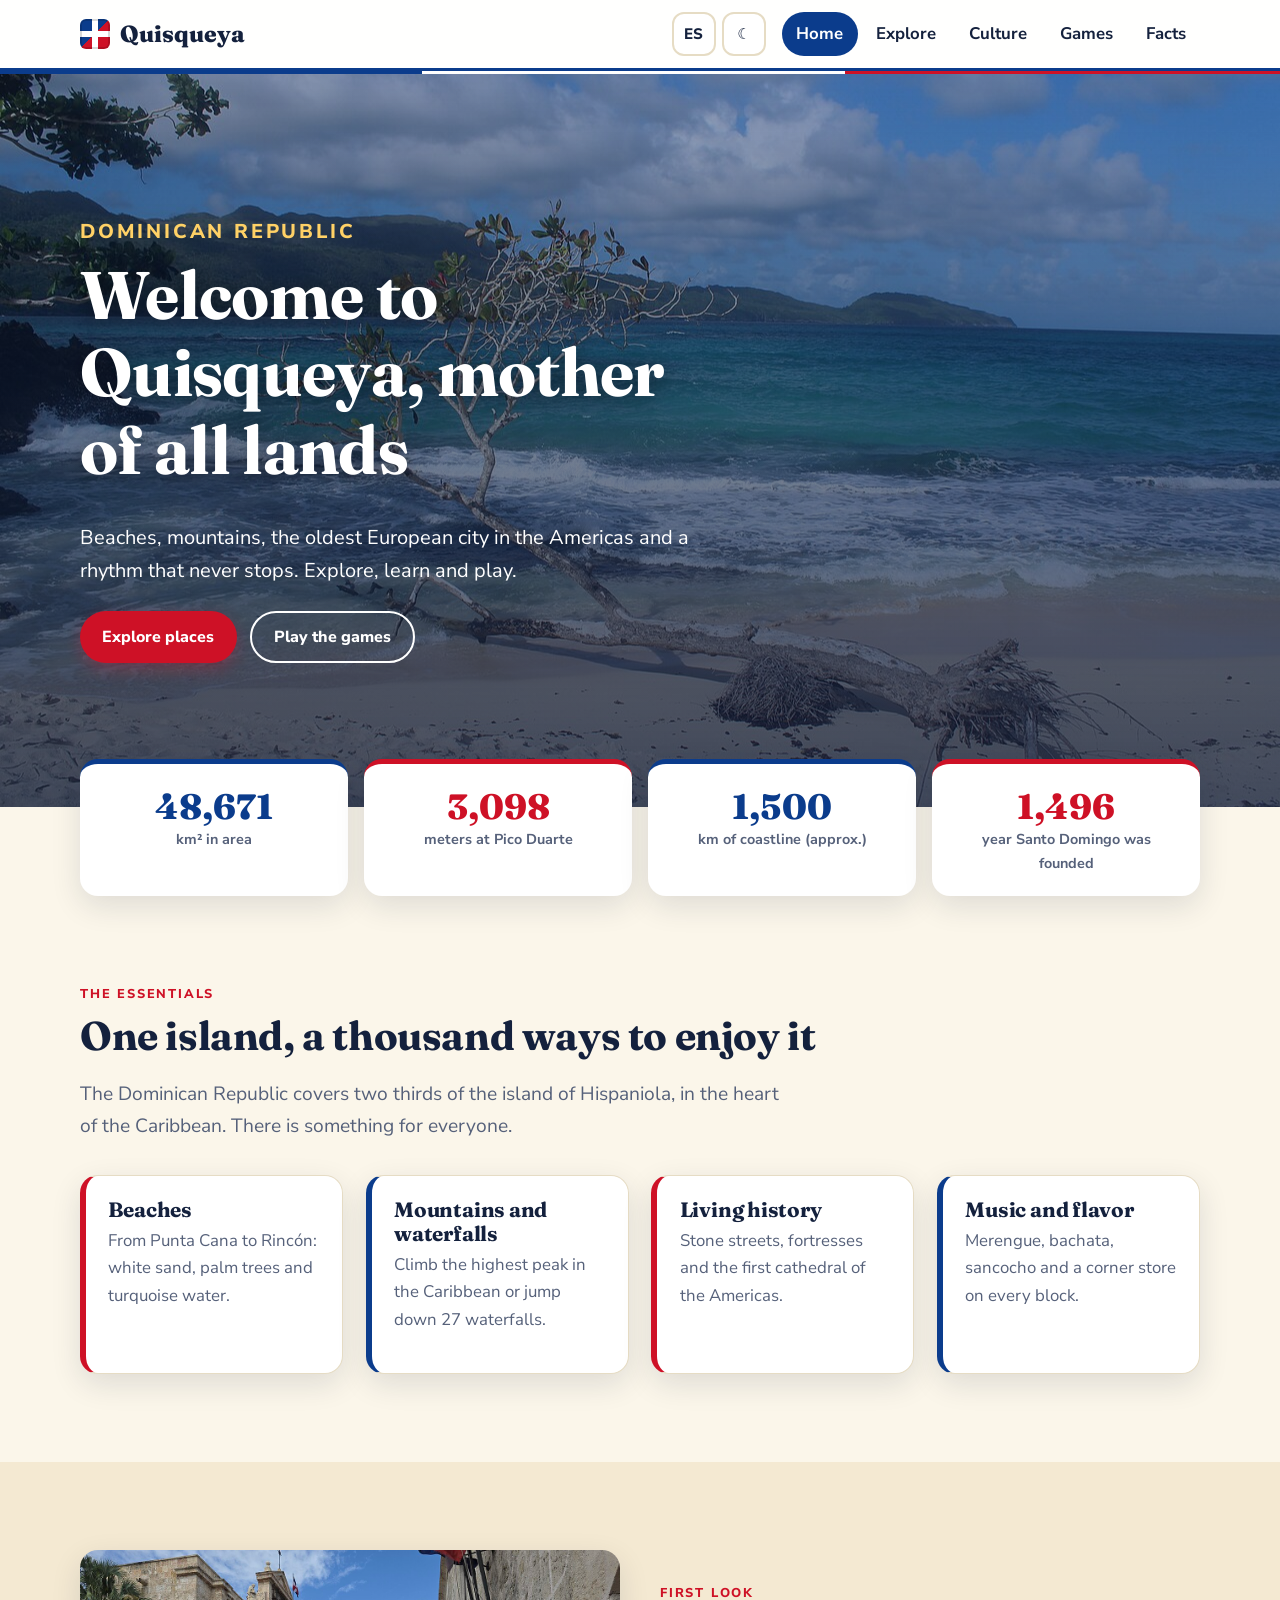
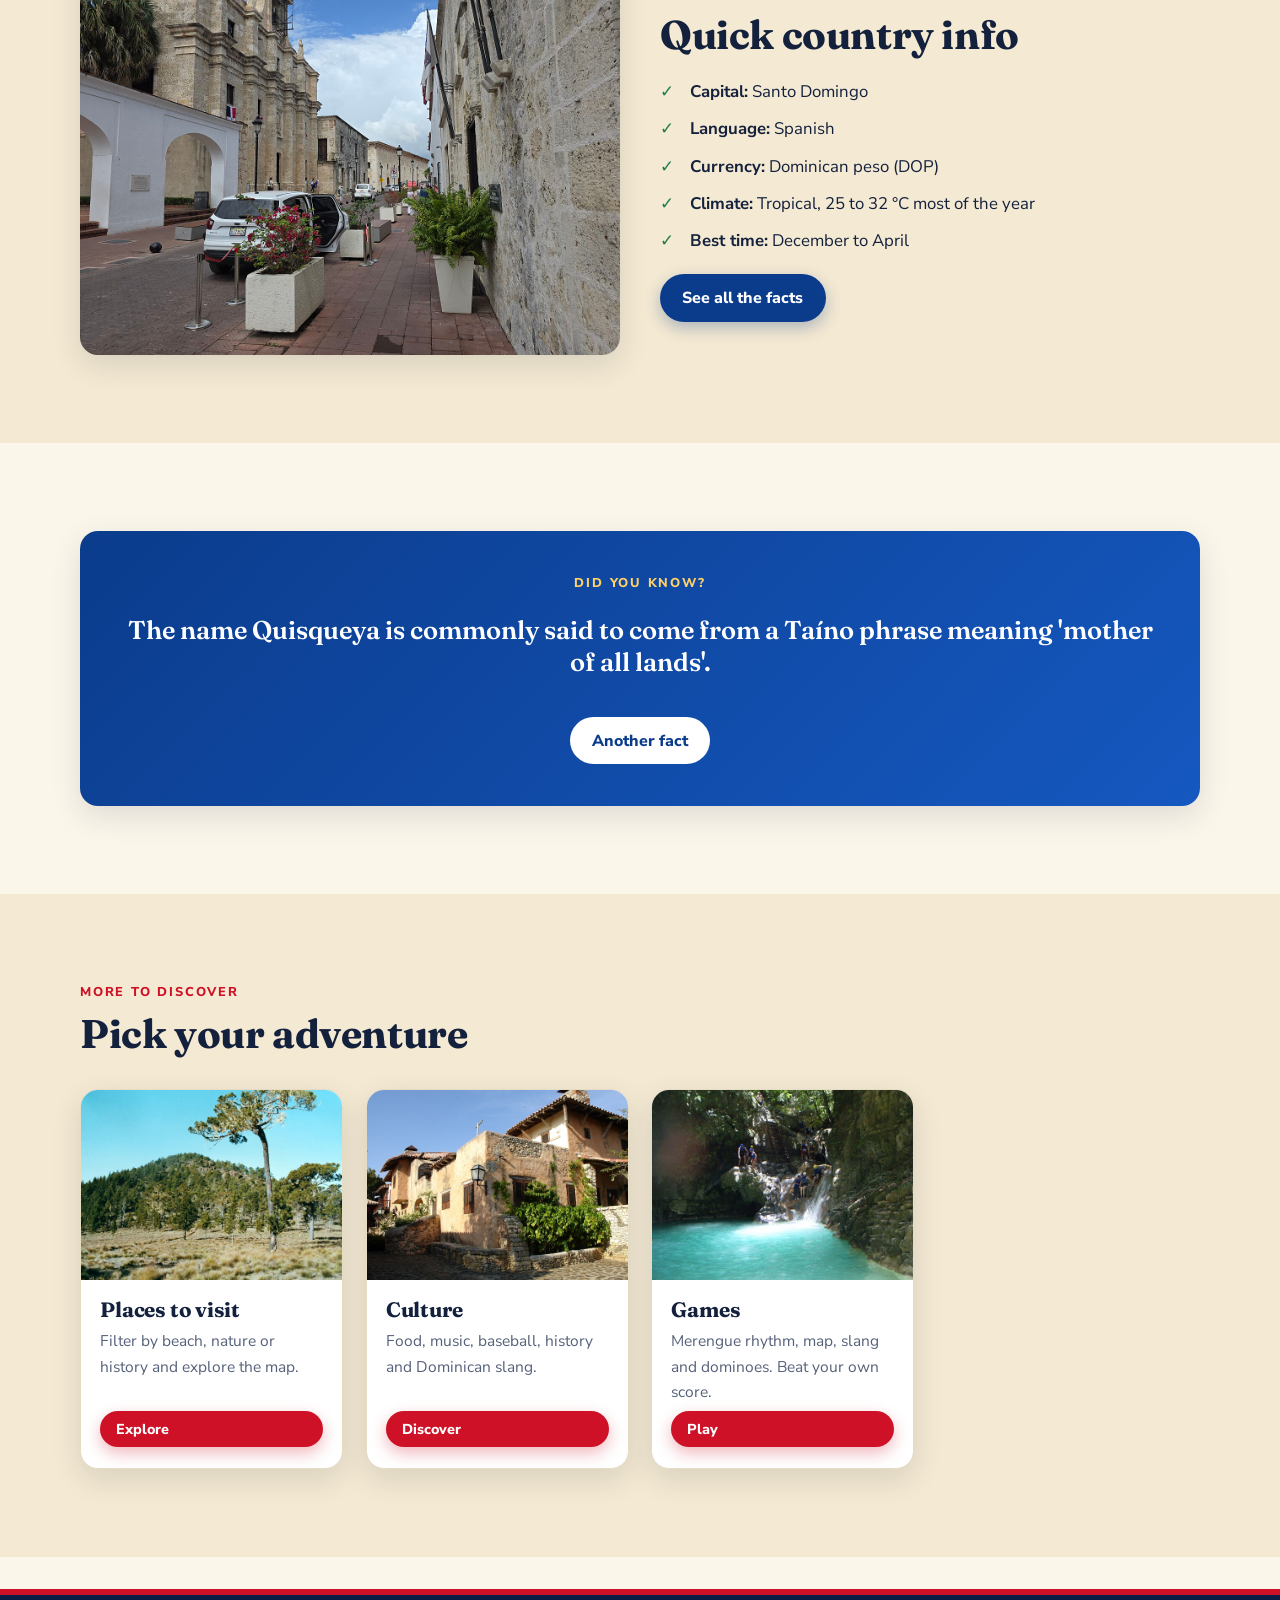
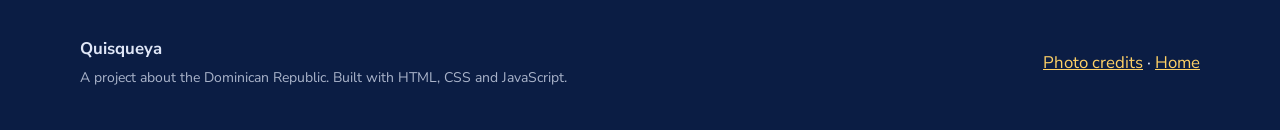
==== index.html @ 16fb09a4 "First iteration: 5-page Dominican Republic site with 4 games Co-Authored-By: Claude Sonnet 5.5 <nore" ====
<!doctype html>
<html lang="en">
<head>
<meta charset="utf-8">
<meta name="viewport" content="width=device-width, initial-scale=1">
<meta name="theme-color" content="#0b3c8c">
<link rel="preconnect" href="https://fonts.googleapis.com">
<link rel="preconnect" href="https://fonts.gstatic.com" crossorigin>
<link href="https://fonts.googleapis.com/css2?family=Fraunces:opsz,wght@9..144,600;9..144,800&family=Nunito+Sans:wght@400;700;800&display=swap" rel="stylesheet">
<link rel="stylesheet" href="css/styles.css">
<title>Quisqueya | Discover the Dominican Republic</title>
<meta name="description" content="Places to visit, fun facts, culture and games from the Dominican Republic.">
</head>
<body>
<a class="skip" href="#main" data-es="Saltar al contenido">Skip to content</a>
<header class="site-header">
  <div class="wrap bar">
    <a class="brand" href="index.html"><span class="brand-mark" aria-hidden="true"></span>Quisqueya</a>
    <div class="tools">
      <button class="icon-btn" id="lang-toggle" type="button" aria-label="Cambiar a español">ES</button>
      <button class="icon-btn" id="theme-toggle" type="button" aria-label="Toggle dark mode">☾</button>
      <button class="icon-btn nav-toggle" type="button" aria-expanded="false" aria-controls="nav" aria-label="Menu">☰</button>
    </div>
    <nav id="nav" class="nav" aria-label="Main">
      <a href="index.html" data-es="Inicio">Home</a>
      <a href="explore.html" data-es="Explorar">Explore</a>
      <a href="culture.html" data-es="Cultura">Culture</a>
      <a href="games.html" data-es="Juegos">Games</a>
      <a href="facts.html" data-es="Datos">Facts</a>
    </nav>
  </div>
</header>
<main id="main">
  <header class="hero" style="background-image: linear-gradient(180deg, rgba(8,24,56,.35), rgba(8,24,56,.75)), url('images/rincon.jpg')">
    <div class="wrap">
      <p class="eyebrow" data-es="República Dominicana">Dominican Republic</p>
      <h1 data-es="Bienvenido a Quisqueya, la madre de todas las tierras" >Welcome to Quisqueya, mother of all lands</h1>
      <p data-es="Playas, montañas, la ciudad europea más antigua de América y un ritmo que no se detiene. Explora, aprende y juega.">Beaches, mountains, the oldest European city in the Americas and a rhythm that never stops. Explore, learn and play.</p>
      <div class="hero-actions">
        <a class="btn" href="explore.html" data-es="Explorar lugares">Explore places</a>
        <a class="btn ghost" href="games.html" data-es="Ir a los juegos">Play the games</a>
      </div>
    </div>
  </header>

  <div class="wrap">
    <div class="stats">
      <div class="stat"><div class="num" data-count="48671">0</div><div class="label" data-es="km² de superficie">km² in area</div></div>
      <div class="stat"><div class="num" data-count="3098">0</div><div class="label" data-es="metros en el Pico Duarte">meters at Pico Duarte</div></div>
      <div class="stat"><div class="num" data-count="1500">0</div><div class="label" data-es="km de costa aprox.">km of coastline (approx.)</div></div>
      <div class="stat"><div class="num" data-count="1496">0</div><div class="label" data-es="año de fundación de Santo Domingo">year Santo Domingo was founded</div></div>
    </div>
  </div>

  <section>
    <div class="wrap">
      <div class="section-head reveal">
        <p class="eyebrow" data-es="Lo esencial">The essentials</p>
        <h2 data-es="Una isla, mil formas de disfrutarla">One island, a thousand ways to enjoy it</h2>
        <p class="lead" data-es="La República Dominicana ocupa dos tercios de la isla de La Española, en el corazón del Caribe. Hay para todos los gustos.">The Dominican Republic covers two thirds of the island of Hispaniola, in the heart of the Caribbean. There is something for everyone.</p>
      </div>
      <div class="grid">
        <article class="card text-card reveal"><h3 data-es="Playas">Beaches</h3><p data-es="Desde Punta Cana hasta Rincón: arena blanca, palmeras y agua turquesa.">From Punta Cana to Rincón: white sand, palm trees and turquoise water.</p></article>
        <article class="card text-card reveal"><h3 data-es="Montañas y cascadas">Mountains and waterfalls</h3><p data-es="Sube el pico más alto del Caribe o salta por 27 cascadas.">Climb the highest peak in the Caribbean or jump down 27 waterfalls.</p></article>
        <article class="card text-card reveal"><h3 data-es="Historia viva">Living history</h3><p data-es="Calles de piedra, fortalezas y la primera catedral de las Américas.">Stone streets, fortresses and the first cathedral of the Americas.</p></article>
        <article class="card text-card reveal"><h3 data-es="Música y sabor">Music and flavor</h3><p data-es="Merengue, bachata, sancocho y un colmado en cada esquina.">Merengue, bachata, sancocho and a corner store on every block.</p></article>
      </div>
    </div>
  </section>

  <section class="tinted">
    <div class="wrap split">
      <img class="reveal" src="images/colonial.jpg" alt="Calle Las Damas in the Colonial Zone of Santo Domingo" data-es-alt="Calle Las Damas en la Zona Colonial de Santo Domingo" loading="lazy">
      <div class="reveal">
        <p class="eyebrow" data-es="Primer vistazo">First look</p>
        <h2 data-es="Datos rápidos del país">Quick country info</h2>
        <ul class="checklist">
          <li><strong data-es="Capital:">Capital:</strong> <span data-es="Santo Domingo">Santo Domingo</span></li>
          <li><strong data-es="Idioma:">Language:</strong> <span data-es="Español">Spanish</span></li>
          <li><strong data-es="Moneda:">Currency:</strong> <span data-es="Peso dominicano (DOP)">Dominican peso (DOP)</span></li>
          <li><strong data-es="Clima:">Climate:</strong> <span data-es="Tropical, 25 a 32 °C casi todo el año">Tropical, 25 to 32 °C most of the year</span></li>
          <li><strong data-es="Mejor época:">Best time:</strong> <span data-es="De diciembre a abril">December to April</span></li>
        </ul>
        <a class="btn alt" href="facts.html" data-es="Ver todos los datos">See all the facts</a>
      </div>
    </div>
  </section>

  <section>
    <div class="wrap">
      <div class="fact-box reveal">
        <p class="eyebrow" style="color:#ffd166" data-es="¿Sabías que...?">Did you know?</p>
        <div class="fact-text"><p id="fact-text" aria-live="polite"></p></div>
        <button class="btn" id="fact-btn" type="button" data-es="Otro dato">Another fact</button>
      </div>
    </div>
  </section>

  <section class="tinted">
    <div class="wrap">
      <div class="section-head reveal">
        <p class="eyebrow" data-es="Más para descubrir">More to discover</p>
        <h2 data-es="Elige tu aventura">Pick your adventure</h2>
      </div>
      <div class="grid">
        <article class="card reveal"><img src="images/pico-duarte.jpg" alt="Pico Duarte mountain" data-es-alt="Montaña Pico Duarte" loading="lazy"><div class="card-body"><h3 data-es="Lugares para visitar">Places to visit</h3><p data-es="Filtra por playa, naturaleza o historia y explora el mapa.">Filter by beach, nature or history and explore the map.</p><a class="btn small" href="explore.html" data-es="Explorar">Explore</a></div></article>
        <article class="card reveal"><img src="images/altos-chavon.jpg" alt="Altos de Chavón village" data-es-alt="Pueblo de Altos de Chavón" loading="lazy"><div class="card-body"><h3 data-es="Cultura">Culture</h3><p data-es="Comida, música, béisbol, historia y la jerga dominicana.">Food, music, baseball, history and Dominican slang.</p><a class="btn small" href="culture.html" data-es="Descubrir">Discover</a></div></article>
        <article class="card reveal"><img src="images/damajagua.jpg" alt="Damajagua waterfalls" data-es-alt="Cascadas de Damajagua" loading="lazy"><div class="card-body"><h3 data-es="Juegos">Games</h3><p data-es="Ritmo de merengue, mapa, jerga y dominó. Compite contra ti mismo.">Merengue rhythm, map, slang and dominoes. Beat your own score.</p><a class="btn small" href="games.html" data-es="Jugar">Play</a></div></article>
      </div>
    </div>
  </section>
</main>
<footer class="site-footer">
  <div class="wrap cols">
    <div><strong>Quisqueya</strong><br><small data-es="Un proyecto sobre la República Dominicana. Hecho con HTML, CSS y JavaScript.">A project about the Dominican Republic. Built with HTML, CSS and JavaScript.</small></div>
    <div><a href="facts.html#credits" data-es="Créditos de fotos">Photo credits</a> · <a href="index.html" data-es="Volver arriba">Home</a></div>
  </div>
</footer>
<script src="js/data.js"></script>
<script src="js/main.js"></script>

</body>
</html>
---- css/styles.css ----
/* ===== Quisqueya: shared styles for every page ===== */
:root {
  --blue: #0b3c8c;
  --blue-2: #1558c0;
  --red: #ce1126;
  --green: #1e7b4f;
  --gold: #e8a317;
  --bg: #fbf6ea;
  --surface: #ffffff;
  --surface-2: #f4e9d2;
  --ink: #14213d;
  --muted: #56617a;
  --line: #e6dcc4;
  --shadow: 0 10px 30px rgba(20, 33, 61, 0.12);
  --radius: 18px;
  --font-display: "Fraunces", Georgia, "Times New Roman", serif;
  --font-body: "Nunito Sans", system-ui, -apple-system, "Segoe UI", sans-serif;
}
:root[data-theme="dark"] {
  --bg: #0b1324;
  --surface: #14213d;
  --surface-2: #1b2b4d;
  --ink: #f4efe1;
  --muted: #aeb8d0;
  --line: #2a3b60;
  --blue: #6ea0ff;
  --blue-2: #8db4ff;
  --red: #ff5a6b;
  --green: #4fc98a;
  --shadow: 0 10px 30px rgba(0, 0, 0, 0.45);
}

* { box-sizing: border-box; }
html { scroll-behavior: smooth; }
body {
  margin: 0;
  font-family: var(--font-body);
  font-size: 1.05rem;
  line-height: 1.65;
  color: var(--ink);
  background: var(--bg);
  transition: background 0.3s, color 0.3s;
}
img { max-width: 100%; display: block; }
a { color: var(--blue); }
h1, h2, h3, h4 { font-family: var(--font-display); line-height: 1.15; margin: 0 0 0.5em; letter-spacing: -0.01em; }
h1 { font-size: clamp(2.3rem, 6vw, 4.2rem); }
h2 { font-size: clamp(1.7rem, 3.5vw, 2.5rem); }
h3 { font-size: 1.3rem; }
p { margin: 0 0 1em; }
.wrap { width: min(1120px, 100% - 2.5rem); margin-inline: auto; }
.skip { position: absolute; left: -999px; top: 0; background: var(--red); color: #fff; padding: 0.6rem 1rem; z-index: 100; }
.skip:focus { left: 0; }
:focus-visible { outline: 3px solid var(--gold); outline-offset: 2px; border-radius: 6px; }

/* ----- Navigation (same place on every page) ----- */
.site-header {
  position: sticky; top: 0; z-index: 50;
  background: color-mix(in srgb, var(--surface) 92%, transparent);
  backdrop-filter: blur(10px);
  border-bottom: 3px solid var(--blue);
}
.site-header::after {
  content: ""; display: block; height: 3px;
  background: linear-gradient(90deg, var(--blue) 0 33%, #fff 33% 66%, var(--red) 66%);
  position: absolute; left: 0; right: 0; bottom: -6px;
}
.bar { display: flex; align-items: center; gap: 1rem; min-height: 68px; }
.brand {
  display: flex; align-items: center; gap: 0.6rem;
  font-family: var(--font-display); font-weight: 800; font-size: 1.45rem;
  color: var(--ink); text-decoration: none; margin-right: auto;
}
.brand-mark {
  width: 30px; height: 30px; border-radius: 6px; flex: none;
  background:
    linear-gradient(#fff, #fff) center / 100% 6px no-repeat,
    linear-gradient(#fff, #fff) center / 6px 100% no-repeat,
    linear-gradient(135deg, var(--blue) 0 50%, var(--red) 50%);
  box-shadow: inset 0 0 0 2px rgba(0, 0, 0, 0.15);
}
.nav { display: flex; gap: 0.25rem; }
.nav a {
  padding: 0.5rem 0.9rem; border-radius: 999px; text-decoration: none;
  color: var(--ink); font-weight: 700; transition: background 0.2s, color 0.2s;
}
.nav a:hover { background: var(--surface-2); }
.nav a[aria-current="page"] { background: var(--blue); color: #fff; }
:root[data-theme="dark"] .nav a[aria-current="page"] { color: #0b1324; }
.tools { display: flex; gap: 0.4rem; }
.icon-btn {
  border: 2px solid var(--line); background: var(--surface); color: var(--ink);
  min-width: 44px; height: 44px; border-radius: 12px; font: 800 0.95rem var(--font-body);
  cursor: pointer; transition: transform 0.15s, border-color 0.2s;
}
.icon-btn:hover { border-color: var(--blue); transform: translateY(-1px); }
.nav-toggle { display: none; }

/* ----- Buttons ----- */
.btn {
  display: inline-flex; align-items: center; gap: 0.5rem;
  background: var(--red); color: #fff; border: 0; cursor: pointer;
  padding: 0.8rem 1.4rem; border-radius: 999px; font: 800 1rem var(--font-body);
  text-decoration: none; transition: transform 0.15s, box-shadow 0.2s, filter 0.2s;
  box-shadow: 0 6px 16px rgba(206, 17, 38, 0.3);
}
.btn:hover { transform: translateY(-2px); filter: brightness(1.08); }
.btn.alt { background: var(--blue); box-shadow: 0 6px 16px rgba(11, 60, 140, 0.3); }
:root[data-theme="dark"] .btn.alt { color: #0b1324; }
.btn.ghost { background: transparent; color: var(--ink); border: 2px solid var(--ink); box-shadow: none; }
.btn.small { padding: 0.5rem 1rem; font-size: 0.9rem; }

/* ----- Sections ----- */
section { padding: clamp(3rem, 7vw, 5.5rem) 0; }
.tinted { background: var(--surface-2); }
.eyebrow { text-transform: uppercase; letter-spacing: 0.14em; font-weight: 800; font-size: 0.8rem; color: var(--red); margin-bottom: 0.5rem; }
.lead { font-size: 1.2rem; color: var(--muted); max-width: 60ch; }
.section-head { margin-bottom: 2rem; }

/* ----- Hero ----- */
.hero {
  position: relative; color: #fff; padding: clamp(5rem, 14vw, 9rem) 0;
  background-color: #0b2a5c;
  background-position: center;
  background-size: cover;
}
.hero.short { padding: clamp(3.5rem, 9vw, 6rem) 0; }
.hero h1 { color: #fff; max-width: 14ch; text-shadow: 0 3px 20px rgba(0, 0, 0, 0.4); }
.hero p { font-size: 1.25rem; max-width: 52ch; }
.hero .eyebrow { color: #ffd166; }
.hero-actions { display: flex; flex-wrap: wrap; gap: 0.8rem; margin-top: 1.5rem; }
.hero .btn.ghost { color: #fff; border-color: #fff; }

/* ----- Stats strip ----- */
.stats { display: grid; grid-template-columns: repeat(auto-fit, minmax(170px, 1fr)); gap: 1rem; margin-top: -3rem; position: relative; z-index: 2; }
.stat { background: var(--surface); border-radius: var(--radius); padding: 1.3rem; text-align: center; box-shadow: var(--shadow); border-top: 5px solid var(--blue); }
.stat:nth-child(even) { border-top-color: var(--red); }
.stat .num { font: 800 2.2rem var(--font-display); color: var(--blue); }
.stat:nth-child(even) .num { color: var(--red); }
.stat .label { font-size: 0.9rem; color: var(--muted); font-weight: 700; }

/* ----- Cards ----- */
.grid { display: grid; gap: 1.4rem; grid-template-columns: repeat(auto-fill, minmax(260px, 1fr)); }
.card {
  background: var(--surface); border-radius: var(--radius); overflow: hidden;
  box-shadow: var(--shadow); border: 1px solid var(--line);
  display: flex; flex-direction: column; transition: transform 0.2s;
}
.card:hover { transform: translateY(-4px); }
.card img { width: 100%; height: 190px; object-fit: cover; }
.card-body { padding: 1.1rem 1.2rem 1.3rem; display: flex; flex-direction: column; gap: 0.4rem; flex: 1; }
.card-body h3 { margin: 0; }
.card-body p { color: var(--muted); font-size: 0.97rem; margin: 0; flex: 1; }
.tag {
  display: inline-block; font-size: 0.72rem; font-weight: 800; text-transform: uppercase; letter-spacing: 0.08em;
  padding: 0.2rem 0.6rem; border-radius: 999px; color: #fff; background: var(--blue); width: fit-content;
}
.tag.beach { background: #0a8fb3; } .tag.city { background: var(--red); }
.tag.nature { background: var(--green); } .tag.history { background: #8a5a14; }
.card.text-card { padding: 1.4rem; border-left: 6px solid var(--red); }
.card.text-card:nth-child(even) { border-left-color: var(--blue); }
.card.text-card h3 { margin-bottom: 0.3rem; }
.card.text-card p { color: var(--muted); }

/* ----- Two column ----- */
.split { display: grid; gap: 2.5rem; grid-template-columns: 1fr 1fr; align-items: center; }
.split img { border-radius: var(--radius); box-shadow: var(--shadow); width: 100%; height: 100%; max-height: 420px; object-fit: cover; }
.checklist { list-style: none; padding: 0; margin: 0 0 1.2rem; }
.checklist li { padding-left: 1.9rem; position: relative; margin-bottom: 0.6rem; }
.checklist li::before { content: "✓"; position: absolute; left: 0; color: var(--green); font-weight: 900; }

/* ----- Fact box ----- */
.fact-box {
  background: linear-gradient(135deg, var(--blue), var(--blue-2)); color: #fff;
  border-radius: var(--radius); padding: clamp(1.6rem, 4vw, 2.6rem); text-align: center; box-shadow: var(--shadow);
}
:root[data-theme="dark"] .fact-box { background: linear-gradient(135deg, #1a3a78, #2b56a8); }
.fact-box .fact-text { font: 600 clamp(1.2rem, 2.6vw, 1.6rem) var(--font-display); min-height: 4.5em; display: grid; place-items: center; }
.fact-box .btn { background: #fff; color: var(--blue); box-shadow: none; }
:root[data-theme="dark"] .fact-box .btn { color: #0b1324; }

/* ----- Filters ----- */
.toolbar { display: flex; flex-wrap: wrap; gap: 0.7rem; align-items: center; margin-bottom: 1.6rem; }
.chip {
  border: 2px solid var(--line); background: var(--surface); color: var(--ink);
  padding: 0.45rem 1rem; border-radius: 999px; font: 800 0.9rem var(--font-body); cursor: pointer;
}
.chip[aria-pressed="true"] { background: var(--blue); border-color: var(--blue); color: #fff; }
:root[data-theme="dark"] .chip[aria-pressed="true"] { color: #0b1324; }
.search {
  flex: 1; min-width: 200px; padding: 0.65rem 1rem; border-radius: 999px;
  border: 2px solid var(--line); background: var(--surface); color: var(--ink); font: 1rem var(--font-body);
}
.empty { text-align: center; color: var(--muted); padding: 2rem; }

/* ----- Modal ----- */
.modal-back { position: fixed; inset: 0; background: rgba(5, 12, 28, 0.7); display: none; place-items: center; z-index: 80; padding: 1rem; }
.modal-back.open { display: grid; }
.modal { background: var(--surface); border-radius: var(--radius); max-width: 760px; width: 100%; max-height: 90vh; overflow: auto; box-shadow: var(--shadow); position: relative; }
.modal img { width: 100%; height: 280px; object-fit: cover; }
.modal-body { padding: 1.5rem 1.8rem 1.8rem; }
.modal-close { position: absolute; top: 12px; right: 12px; background: var(--surface); }
.modal dl { display: grid; grid-template-columns: auto 1fr; gap: 0.3rem 1rem; margin: 1rem 0 0; }
.modal dt { font-weight: 800; color: var(--red); }
.modal dd { margin: 0; }
.credit { font-size: 0.8rem; color: var(--muted); margin-top: 1rem; }

/* ----- Island map ----- */
.map-wrap { background: var(--surface); border-radius: var(--radius); box-shadow: var(--shadow); padding: 1rem; border: 1px solid var(--line); }
.map-wrap svg { width: 100%; height: auto; display: block; }
.sea { fill: color-mix(in srgb, var(--blue) 14%, var(--surface)); }
.land { fill: color-mix(in srgb, var(--green) 35%, var(--surface-2)); stroke: var(--green); stroke-width: 2; stroke-linejoin: round; }
.pin { cursor: pointer; }
.pin circle { fill: var(--red); stroke: #fff; stroke-width: 3; transition: r 0.15s; }
.pin:hover circle, .pin:focus circle { r: 13; }
.pin text { font: 700 15px var(--font-body); fill: var(--ink); paint-order: stroke; stroke: var(--surface); stroke-width: 4px; }
.map-note { color: var(--muted); font-size: 0.9rem; margin: 0.6rem 0 0; }

/* ----- Timeline slider ----- */
.timeline { background: var(--surface); border-radius: var(--radius); padding: 1.6rem; box-shadow: var(--shadow); border: 1px solid var(--line); }
.timeline input[type="range"] { width: 100%; accent-color: var(--red); height: 2rem; }
.timeline .year { font: 800 3rem var(--font-display); color: var(--red); line-height: 1; }
.timeline-ticks { display: flex; justify-content: space-between; font-size: 0.8rem; color: var(--muted); font-weight: 700; }

/* ----- Accordion (glossary) ----- */
.acc { display: grid; gap: 0.7rem; }
.acc-item { background: var(--surface); border: 1px solid var(--line); border-radius: 14px; overflow: hidden; }
.acc-item button {
  width: 100%; text-align: left; background: none; border: 0; cursor: pointer; color: var(--ink);
  padding: 1rem 1.2rem; font: 800 1.1rem var(--font-body); display: flex; justify-content: space-between; gap: 1rem;
}
.acc-item button::after { content: "+"; color: var(--red); font-size: 1.4rem; line-height: 1; }
.acc-item button[aria-expanded="true"]::after { content: "–"; }
.acc-panel { padding: 0 1.2rem 1rem; color: var(--muted); display: none; }
.acc-panel.open { display: block; }

/* ----- Timeline of food etc. ----- */
.pill-list { display: flex; flex-wrap: wrap; gap: 0.5rem; padding: 0; list-style: none; margin: 0; }
.pill-list li { background: var(--surface); border: 1px solid var(--line); border-radius: 999px; padding: 0.3rem 0.9rem; font-weight: 700; }

/* ----- True / false quiz ----- */
.tf { background: var(--surface); border-radius: var(--radius); padding: 1.6rem; box-shadow: var(--shadow); border: 1px solid var(--line); text-align: center; }
.tf .q { font: 600 1.4rem var(--font-display); min-height: 3.5em; display: grid; place-items: center; }
.tf-actions { display: flex; gap: 0.8rem; justify-content: center; margin: 1rem 0; }
.tf-result { min-height: 3.2em; font-weight: 700; }
.good { color: var(--green); } .bad { color: var(--red); }

/* ----- Credits table ----- */
.credits { width: 100%; border-collapse: collapse; font-size: 0.92rem; }
.credits th, .credits td { text-align: left; padding: 0.55rem 0.7rem; border-bottom: 1px solid var(--line); }
.credits th { color: var(--red); }

/* ----- Footer ----- */
.site-footer { background: #0b1d44; color: #dfe6f7; padding: 2.5rem 0; margin-top: 2rem; border-top: 6px solid var(--red); }
.site-footer a { color: #ffd166; }
.site-footer .cols { display: flex; flex-wrap: wrap; gap: 1.5rem 3rem; justify-content: space-between; align-items: center; }
.site-footer small { opacity: 0.75; }

/* ----- Reveal on scroll ----- */
.reveal { opacity: 0; transform: translateY(24px); transition: opacity 0.6s, transform 0.6s; }
.reveal.in { opacity: 1; transform: none; }
@media (prefers-reduced-motion: reduce) {
  .reveal { opacity: 1; transform: none; transition: none; }
  html { scroll-behavior: auto; }
}

/* ========== GAMES ========== */
.game-tabs { display: flex; flex-wrap: wrap; gap: 0.6rem; margin-bottom: 1.4rem; }
.game-tabs .chip { padding: 0.7rem 1.2rem; font-size: 1rem; }
.game-panel { display: none; }
.game-panel.active { display: block; }
.game-box { background: var(--surface); border-radius: var(--radius); border: 1px solid var(--line); box-shadow: var(--shadow); padding: clamp(1rem, 3vw, 1.8rem); }
.game-top { display: flex; flex-wrap: wrap; gap: 0.6rem 1.4rem; align-items: center; justify-content: space-between; margin-bottom: 1rem; }
.hud { display: flex; flex-wrap: wrap; gap: 0.6rem; }
.hud span { background: var(--surface-2); padding: 0.3rem 0.8rem; border-radius: 999px; font-weight: 800; font-size: 0.95rem; }
.hud b { color: var(--red); }
.overlay-msg { text-align: center; padding: 1.5rem 0.5rem; }
.overlay-msg h3 { font-size: 1.7rem; }

/* rhythm */
#rhythm-canvas { width: 100%; max-width: 560px; display: block; margin: 0 auto; border-radius: 14px; background: #0b1d44; touch-action: manipulation; }
.lane-help { text-align: center; color: var(--muted); font-size: 0.9rem; margin-top: 0.6rem; }
.judge { text-align: center; font: 800 1.4rem var(--font-display); min-height: 2rem; margin-top: 0.4rem; }

/* map challenge */
.map-target { font: 800 1.6rem var(--font-display); text-align: center; margin: 0 0 0.5rem; }
.map-target span { color: var(--red); }
#challenge-svg { cursor: crosshair; }
.map-feedback { text-align: center; min-height: 2.4rem; font-weight: 700; margin-top: 0.4rem; }

/* quiz */
.quiz-q { font: 700 1.5rem var(--font-display); text-align: center; margin: 1rem 0; }
.quiz-q small { display: block; font: 600 0.95rem var(--font-body); color: var(--muted); }
.options { display: grid; gap: 0.7rem; grid-template-columns: 1fr 1fr; }
.opt {
  padding: 0.9rem 1rem; border-radius: 14px; border: 2px solid var(--line); background: var(--surface);
  color: var(--ink); font: 700 1rem var(--font-body); cursor: pointer; text-align: left;
}
.opt:hover:not(:disabled) { border-color: var(--blue); }
.opt.correct { background: color-mix(in srgb, var(--green) 25%, var(--surface)); border-color: var(--green); }
.opt.wrong { background: color-mix(in srgb, var(--red) 22%, var(--surface)); border-color: var(--red); }
.timer-bar { height: 8px; border-radius: 999px; background: var(--surface-2); overflow: hidden; margin-bottom: 0.4rem; }
.timer-bar i { display: block; height: 100%; width: 100%; background: var(--green); transform-origin: left; }

/* dominoes */
.dom-area { display: grid; gap: 1rem; }
.dom-board {
  min-height: 130px; background: radial-gradient(circle at 30% 20%, #1e7b4f, #0f5a37);
  border-radius: 16px; padding: 1rem; display: flex; flex-wrap: wrap; gap: 4px; align-content: flex-start; justify-content: center;
  box-shadow: inset 0 4px 20px rgba(0, 0, 0, 0.35);
}
.dom-hand { display: flex; flex-wrap: wrap; gap: 8px; justify-content: center; min-height: 90px; }
.tile {
  display: flex; background: #fdfaf0; border: 2px solid #1a1a1a; border-radius: 8px;
  width: 92px; height: 46px; flex: none; box-shadow: 0 3px 6px rgba(0, 0, 0, 0.35); position: relative;
}
.tile .half { flex: 1; display: grid; grid-template: repeat(3, 1fr) / repeat(3, 1fr); padding: 5px; gap: 1px; place-items: center; }
.tile .half:first-child { border-right: 2px solid #1a1a1a; }
.tile .pip { width: 9px; height: 9px; border-radius: 50%; background: #111; }
.tile.back { background: repeating-linear-gradient(45deg, #0b3c8c 0 6px, #14529f 6px 12px); border-color: #fff; }
.tile.hand { cursor: pointer; transition: transform 0.15s; }
.tile.hand.playable { outline: 3px solid var(--gold); }
.tile.hand.playable:hover, .tile.hand.picked { transform: translateY(-8px); }
.tile.hand.picked { outline-color: var(--red); }
.dom-opp { display: flex; flex-wrap: wrap; gap: 4px; justify-content: center; min-height: 30px; }
.dom-opp .tile { width: 40px; height: 22px; border-radius: 5px; border-width: 1px; }
.dom-status { text-align: center; font-weight: 800; min-height: 1.6rem; }
.end-pick { display: flex; gap: 0.6rem; justify-content: center; }

/* ========== RESPONSIVE ========== */
@media (max-width: 820px) {
  .nav-toggle { display: inline-block; order: 3; }
  .tools { order: 2; }
  .bar { flex-wrap: wrap; }
  .nav {
    display: none; order: 4; width: 100%; flex-direction: column; padding-bottom: 0.8rem;
  }
  .nav.open { display: flex; }
  .split { grid-template-columns: 1fr; }
  .options { grid-template-columns: 1fr; }
  .stats { margin-top: -2rem; }
}
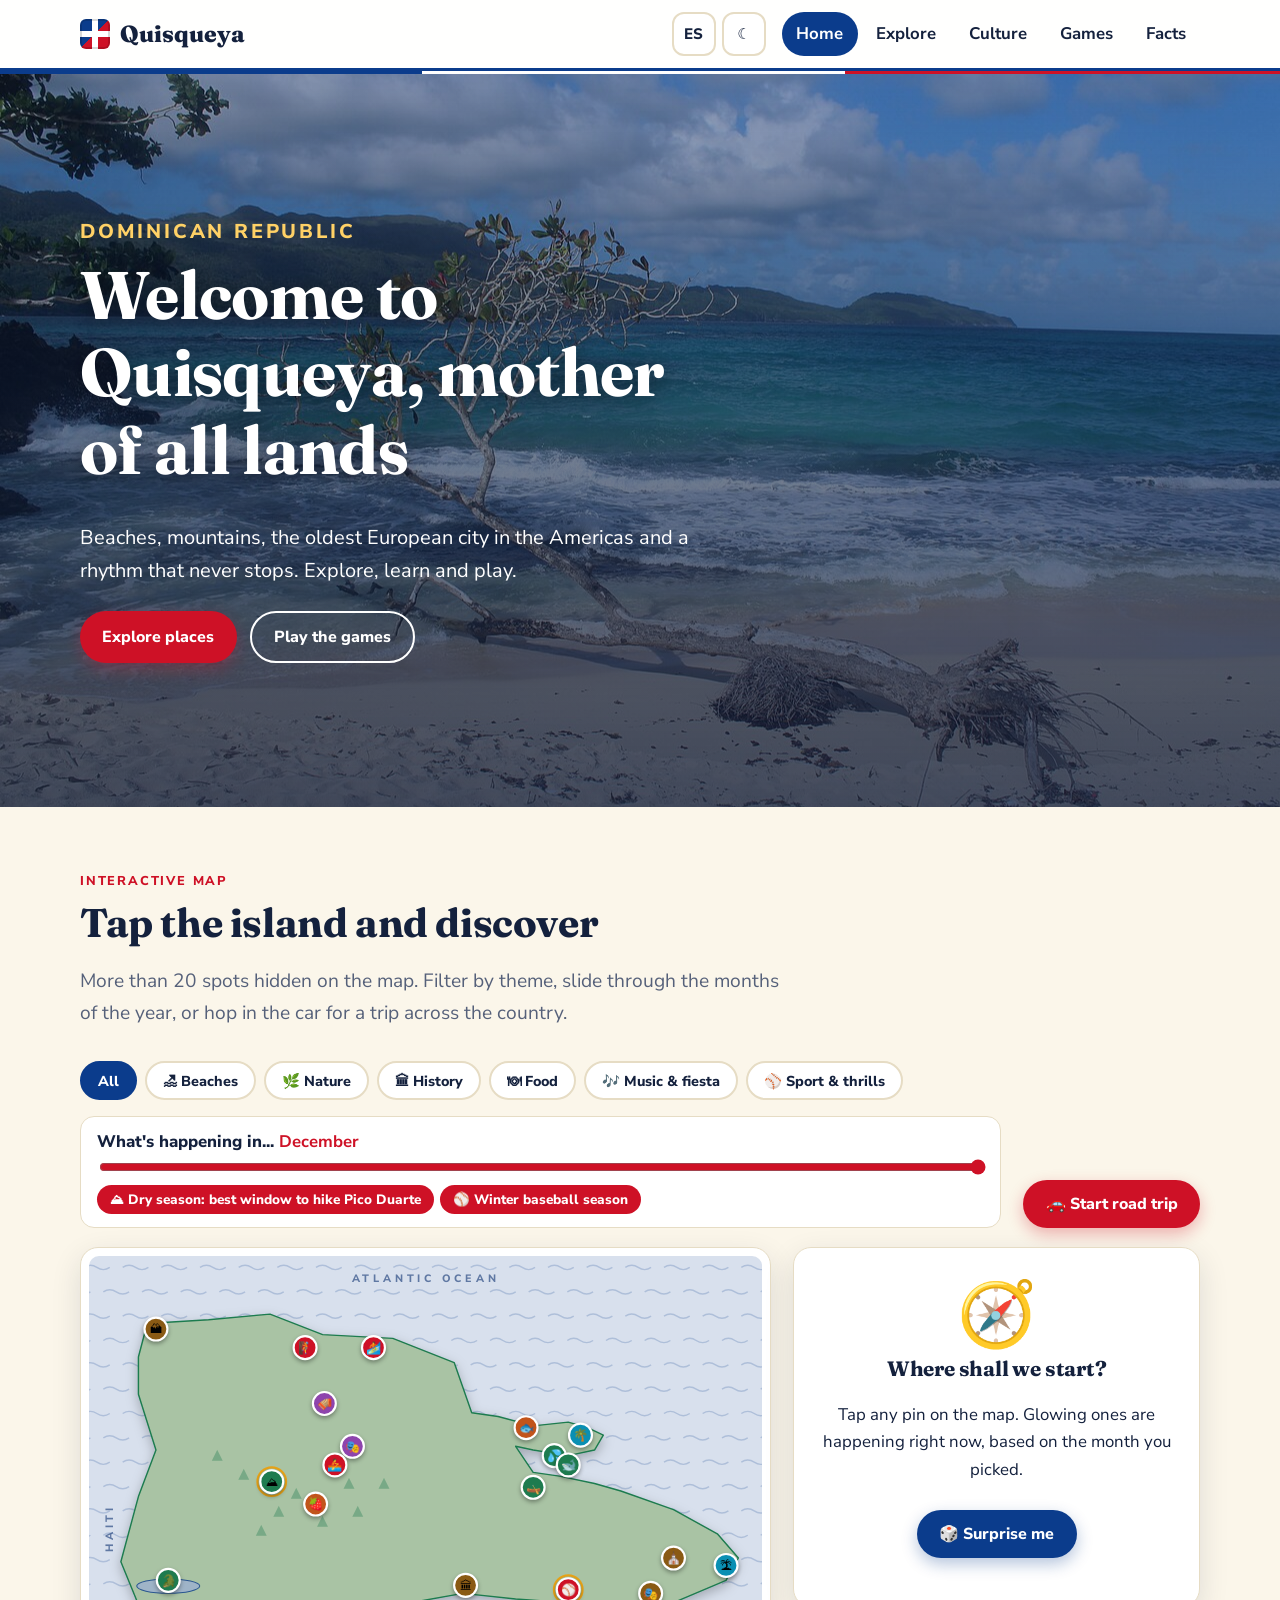
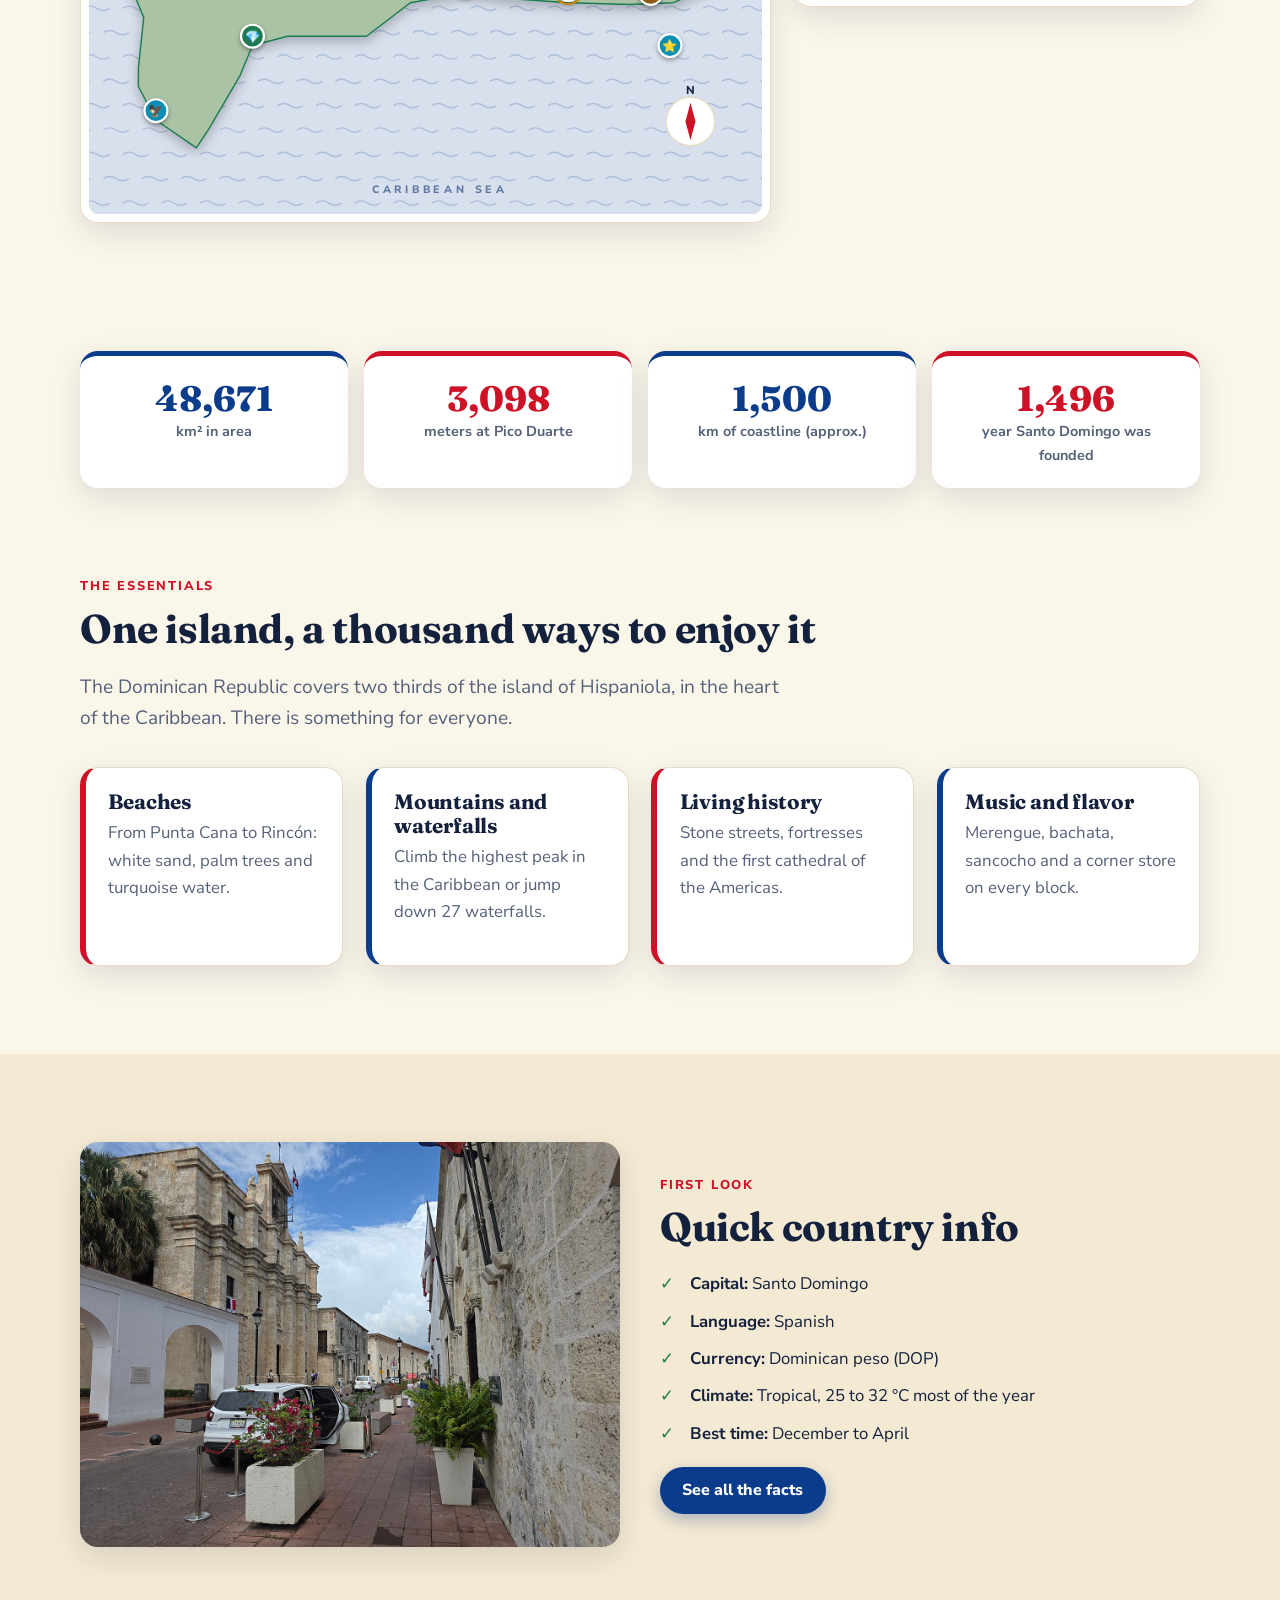
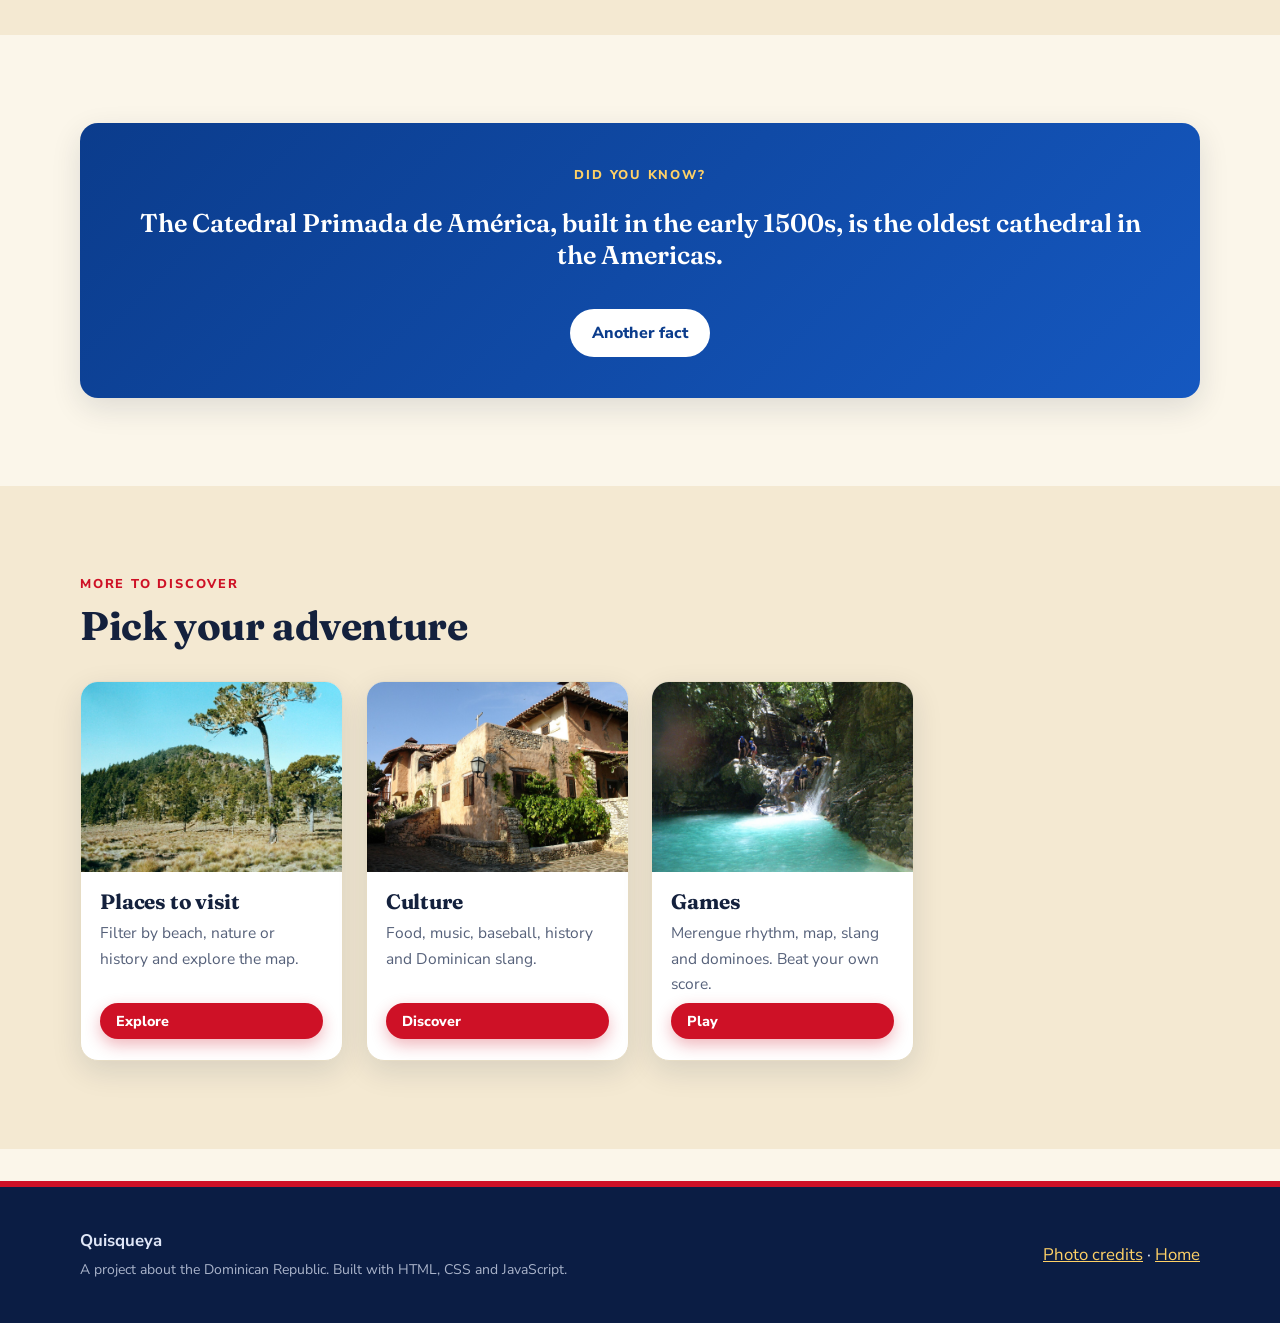
==== commit 17e4a343: "Add interactive island explorer map to the home page Co-Authored-By: Claude Sonnet 5.5 <noreply@anth" ====
--- a/index.html
+++ b/index.html
@@ -43,8 +43,57 @@
     </div>
   </header>
 
+  <section class="home-map" id="map-stage" aria-labelledby="map-title">
+    <div class="wrap">
+      <div class="section-head reveal">
+        <p class="eyebrow" data-es="Mapa interactivo">Interactive map</p>
+        <h2 id="map-title" data-es="Toca la isla y descubre">Tap the island and discover</h2>
+        <p class="lead" data-es="Más de 20 lugares escondidos en el mapa. Filtra por tema, viaja por los meses del año o sube al carro para un viaje por todo el país.">More than 20 spots hidden on the map. Filter by theme, slide through the months of the year, or hop in the car for a trip across the country.</p>
+      </div>
+
+      <div class="map-controls">
+        <div class="chip-row" id="map-chips" role="group" aria-label="Map filters"></div>
+        <div class="month-box">
+          <label for="month-range"><span data-es="¿Qué pasa en...?">What's happening in...</span> <strong id="month-name"></strong></label>
+          <input type="range" id="month-range" min="1" max="12" step="1" value="1">
+          <div class="month-events" id="month-events" aria-live="polite"></div>
+        </div>
+        <button class="btn" id="trip-btn" type="button">🚗 Start road trip</button>
+      </div>
+
+      <div class="map-layout">
+        <div class="map-wrap big-map">
+          <svg id="home-map" viewBox="0 0 900 680" role="group" aria-label="Interactive map of the Dominican Republic" data-es-aria="Mapa interactivo de la República Dominicana"></svg>
+        </div>
+        <aside class="spot-panel" id="spot-panel" aria-live="polite">
+          <div id="sp-welcome" class="sp-welcome">
+            <div class="big-emoji" aria-hidden="true">🧭</div>
+            <h3 data-es="¿Por dónde empezamos?">Where shall we start?</h3>
+            <p data-es="Toca cualquier punto del mapa. Los que brillan están pasando ahora mismo según el mes que elegiste.">Tap any pin on the map. Glowing ones are happening right now, based on the month you picked.</p>
+            <button class="btn alt" id="sp-random-2" type="button" data-es="🎲 Sorpréndeme">🎲 Surprise me</button>
+          </div>
+          <div id="sp-detail" hidden>
+            <div class="spot-photo" id="sp-photo"></div>
+            <div class="spot-body">
+              <div class="spot-tags"><span class="tag" id="sp-cat"></span><span class="now-badge" id="sp-now" hidden></span></div>
+              <h3 id="sp-name"></h3>
+              <p id="sp-text"></p>
+              <p class="spot-fact"><strong data-es="¿Sabías que?">Did you know?</strong> <span id="sp-fact"></span></p>
+              <p class="spot-dist" id="sp-dist"></p>
+              <div class="spot-actions">
+                <button class="btn small ghost" id="sp-prev" type="button" data-es="← Anterior">← Previous</button>
+                <button class="btn small alt" id="sp-random" type="button" data-es="🎲 Sorpréndeme">🎲 Surprise me</button>
+                <button class="btn small ghost" id="sp-next" type="button" data-es="Siguiente →">Next →</button>
+              </div>
+            </div>
+          </div>
+        </aside>
+      </div>
+    </div>
+  </section>
+
   <div class="wrap">
-    <div class="stats">
+    <div class="stats flat">
       <div class="stat"><div class="num" data-count="48671">0</div><div class="label" data-es="km² de superficie">km² in area</div></div>
       <div class="stat"><div class="num" data-count="3098">0</div><div class="label" data-es="metros en el Pico Duarte">meters at Pico Duarte</div></div>
       <div class="stat"><div class="num" data-count="1500">0</div><div class="label" data-es="km de costa aprox.">km of coastline (approx.)</div></div>
@@ -118,6 +167,7 @@
 </footer>
 <script src="js/data.js"></script>
 <script src="js/main.js"></script>
+<script src="js/homemap.js"></script>
 
 </body>
 </html>
--- a/css/styles.css
+++ b/css/styles.css
@@ -340,3 +340,72 @@
   .options { grid-template-columns: 1fr; }
   .stats { margin-top: -2rem; }
 }
+
+/* ========== HOME: INTERACTIVE MAP ========== */
+.stats.flat { margin-top: 2.5rem; }
+.home-map { padding-top: clamp(2.5rem, 5vw, 4rem); }
+.map-controls { display: grid; gap: 1rem 1.4rem; grid-template-columns: 1fr auto; align-items: end; margin-bottom: 1.2rem; }
+.chip-row { display: flex; flex-wrap: wrap; gap: 0.5rem; grid-column: 1 / -1; }
+.month-box { background: var(--surface); border: 1px solid var(--line); border-radius: 14px; padding: 0.7rem 1rem; }
+.month-box label { font-weight: 800; display: block; }
+.month-box strong { color: var(--red); }
+.month-box input { width: 100%; accent-color: var(--red); }
+.month-events { display: flex; flex-wrap: wrap; gap: 0.4rem; min-height: 2rem; align-items: center; }
+.muted { color: var(--muted); font-size: 0.92rem; }
+.event-pill { border: 0; border-radius: 999px; padding: 0.3rem 0.8rem; font: 800 0.85rem var(--font-body); cursor: pointer; background: var(--red); color: #fff; animation: glow 2s infinite; }
+:root[data-theme="dark"] .event-pill { color: #0b1324; }
+@keyframes glow { 50% { box-shadow: 0 0 0 6px rgba(206, 17, 38, 0.18); } }
+
+.map-layout { display: grid; grid-template-columns: minmax(0, 1.7fr) minmax(300px, 1fr); gap: 1.4rem; align-items: start; }
+.big-map { padding: 0.5rem; overflow: hidden; }
+#home-map { user-select: none; }
+#home-map .sea { fill: color-mix(in srgb, var(--blue) 16%, var(--surface)); }
+.wave { fill: none; stroke: color-mix(in srgb, var(--blue) 40%, transparent); stroke-width: 2; opacity: 0.5; }
+.waves { animation: drift 6s linear infinite; }
+@keyframes drift { to { transform: translate(-54px, 0); } }
+.sea-label { font: 800 15px var(--font-body); letter-spacing: 0.35em; fill: color-mix(in srgb, var(--blue) 55%, var(--muted)); opacity: 0.7; }
+.peak { font-size: 20px; fill: var(--green); opacity: 0.35; pointer-events: none; }
+.lake { fill: color-mix(in srgb, var(--blue) 40%, var(--surface)); stroke: var(--blue); stroke-width: 1.5; opacity: 0.8; }
+.compass circle { fill: var(--surface); stroke: var(--line); stroke-width: 2; }
+.compass path { fill: var(--red); }
+.compass text { font: 800 16px var(--font-body); fill: var(--ink); }
+.route { fill: none; stroke: var(--red); stroke-width: 4; stroke-dasharray: 3 11; stroke-linecap: round; stroke-linejoin: round; }
+.traveler circle { fill: #fff; stroke: var(--red); stroke-width: 4; }
+.traveler text { font-size: 22px; }
+
+.spot { cursor: pointer; outline: none; transition: opacity 0.25s; }
+.spot .dot { stroke: #fff; stroke-width: 3; transition: transform 0.18s; transform-box: fill-box; transform-origin: center; filter: drop-shadow(0 3px 3px rgba(0, 0, 0, 0.35)); }
+.spot .emo { font-size: 17px; pointer-events: none; }
+.spot .halo { fill: none; stroke: var(--gold); stroke-width: 3; opacity: 0; transform-box: fill-box; transform-origin: center; }
+.spot .lab { font: 800 17px var(--font-body); fill: var(--ink); paint-order: stroke; stroke: var(--surface); stroke-width: 5px; opacity: 0; pointer-events: none; transition: opacity 0.15s; }
+.spot:hover .dot, .spot:focus-visible .dot, .spot.active .dot { transform: scale(1.25); }
+.spot:hover .lab, .spot:focus-visible .lab, .spot.active .lab { opacity: 1; }
+.spot.active .halo { opacity: 1; stroke: var(--red); }
+.spot.live .halo { opacity: 1; animation: ping 1.6s ease-out infinite; }
+@keyframes ping { from { transform: scale(0.8); opacity: 1; } to { transform: scale(1.9); opacity: 0; } }
+.spot.dim { opacity: 0.18; pointer-events: none; }
+.tripping .spot { pointer-events: none; }
+@media (prefers-reduced-motion: reduce) { .waves, .spot.live .halo, .event-pill { animation: none; } }
+
+.spot-panel { background: var(--surface); border: 1px solid var(--line); border-radius: var(--radius); box-shadow: var(--shadow); overflow: hidden; position: sticky; top: 90px; min-height: 360px; }
+.spot-panel.pop { animation: pop 0.35s ease; }
+@keyframes pop { from { transform: scale(0.97); opacity: 0.6; } to { transform: none; opacity: 1; } }
+.sp-welcome { padding: 2.2rem 1.6rem; text-align: center; display: grid; gap: 0.6rem; justify-items: center; }
+.big-emoji { font-size: 4rem; line-height: 1; }
+.spot-photo { height: 210px; display: grid; place-items: center; overflow: hidden; }
+.spot-photo img { width: 100%; height: 100%; object-fit: cover; }
+.spot-body { padding: 1.1rem 1.3rem 1.4rem; }
+.spot-body h3 { margin: 0.4rem 0 0.4rem; }
+.spot-tags { display: flex; flex-wrap: wrap; gap: 0.5rem; align-items: center; }
+.now-badge { font-size: 0.75rem; font-weight: 800; color: var(--red); animation: glow 2s infinite; border: 2px solid var(--red); border-radius: 999px; padding: 0.1rem 0.6rem; }
+.spot-fact { background: var(--surface-2); border-radius: 12px; padding: 0.7rem 0.9rem; font-size: 0.97rem; }
+.spot-dist { color: var(--muted); font-size: 0.9rem; margin-bottom: 0.8rem; }
+.spot-actions { display: flex; flex-wrap: wrap; gap: 0.5rem; }
+
+@media (max-width: 900px) {
+  .map-layout { grid-template-columns: 1fr; }
+  .map-controls { grid-template-columns: 1fr; }
+  .spot-panel { position: static; }
+}
+
+[hidden] { display: none !important; }
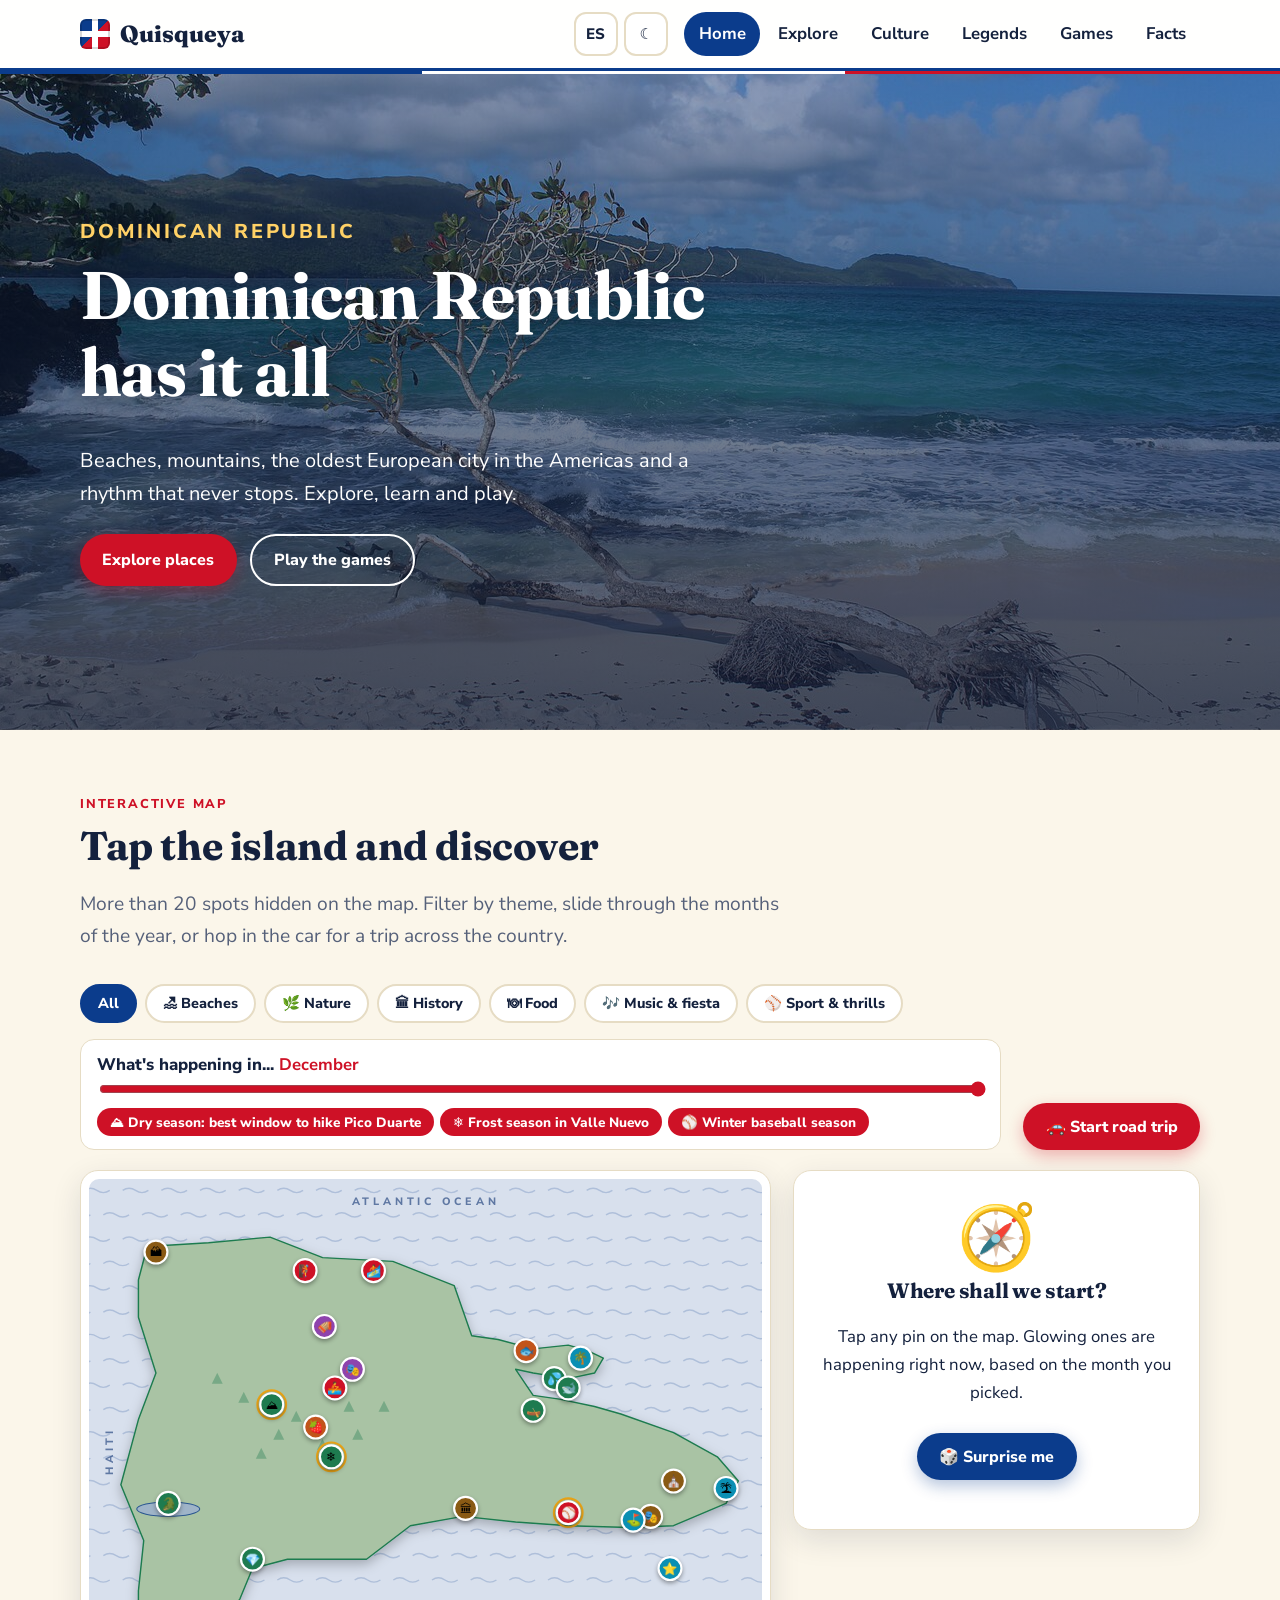
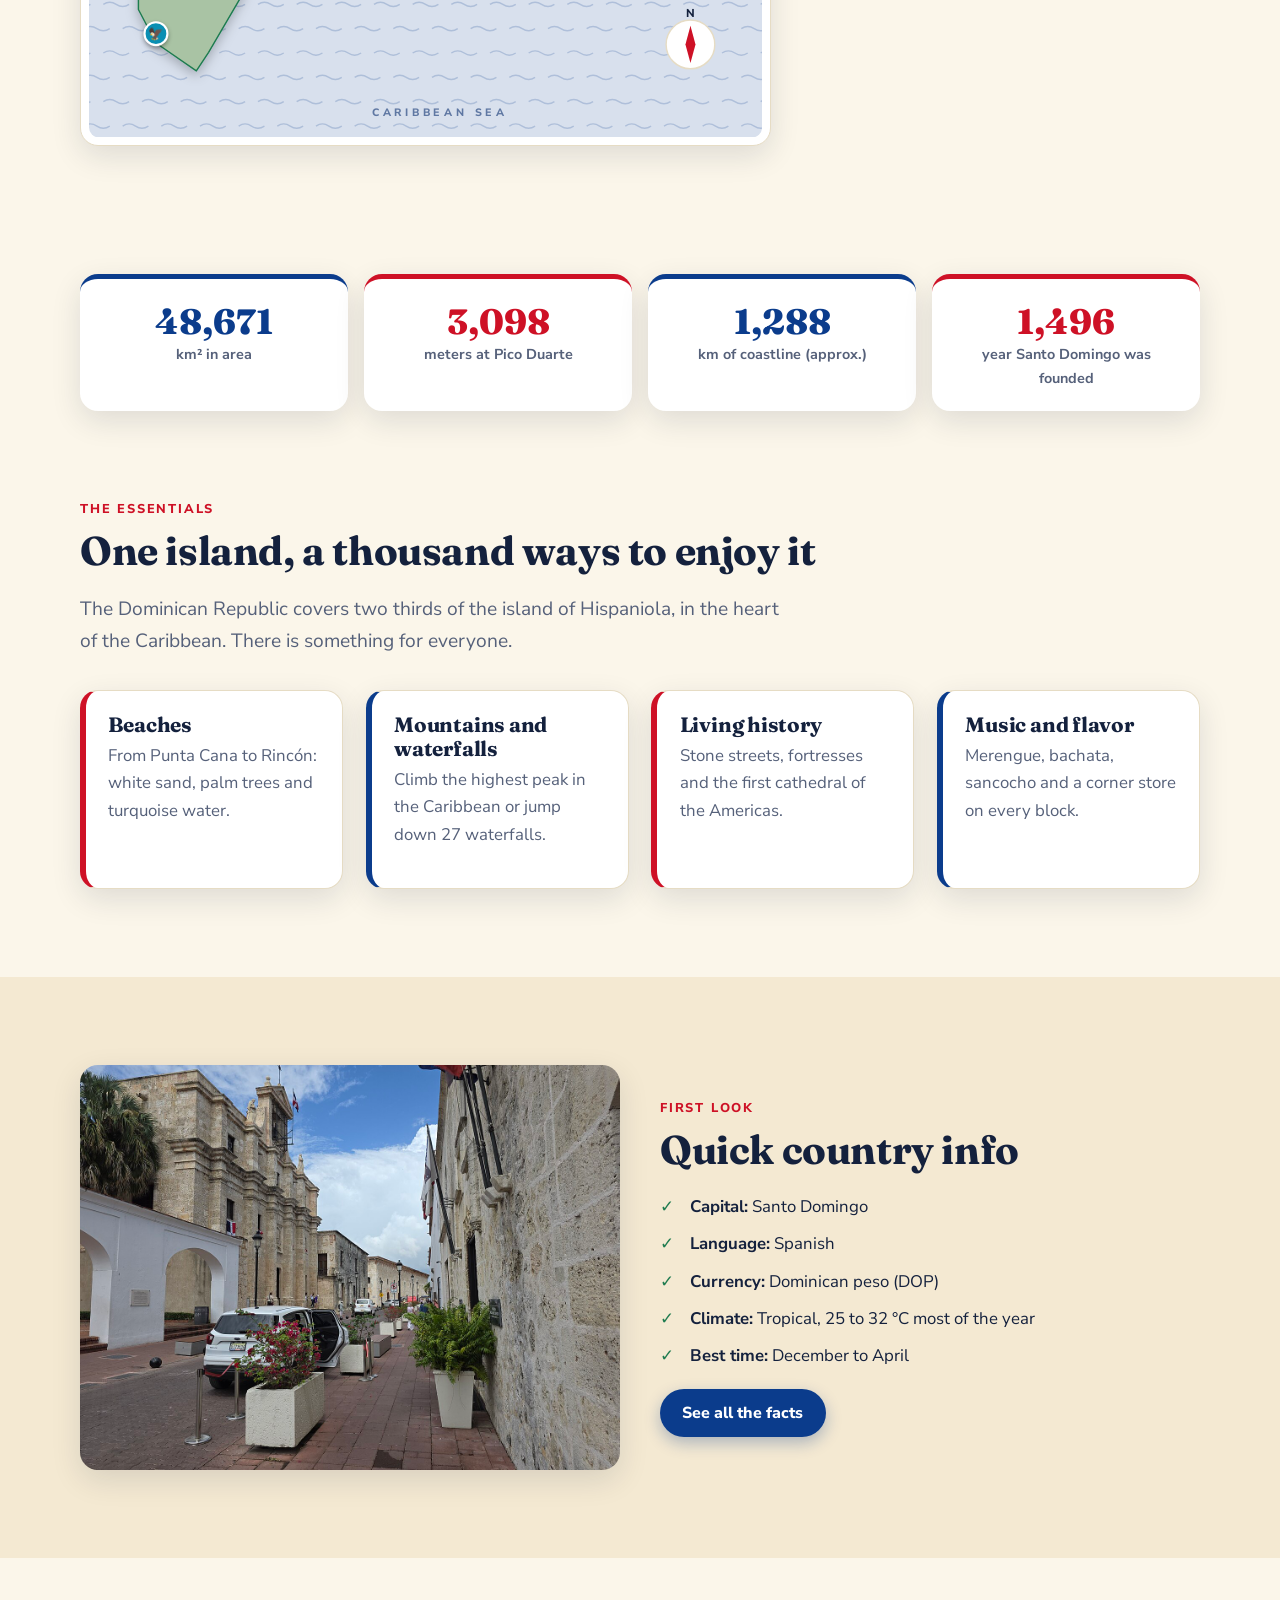
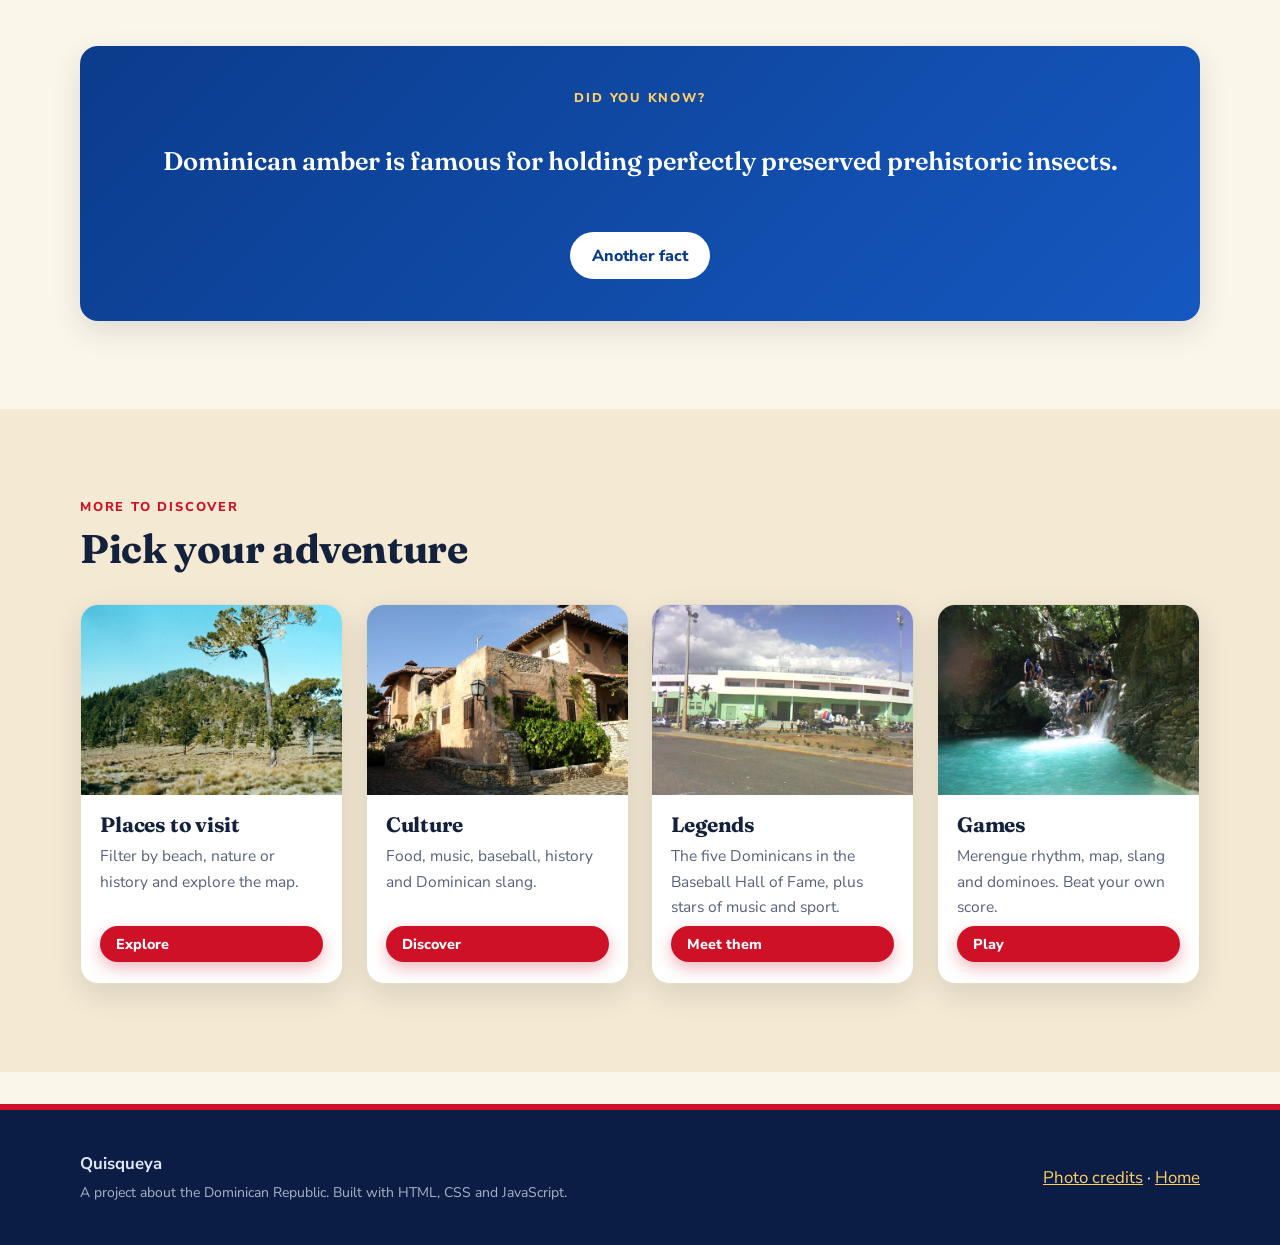
==== commit 57a8238a: "Polish pass: square domino table, Leaflet map challenge with photos, easier merengue game with full " ====
--- a/index.html
+++ b/index.html
@@ -8,7 +8,7 @@
 <link rel="preconnect" href="https://fonts.gstatic.com" crossorigin>
 <link href="https://fonts.googleapis.com/css2?family=Fraunces:opsz,wght@9..144,600;9..144,800&family=Nunito+Sans:wght@400;700;800&display=swap" rel="stylesheet">
 <link rel="stylesheet" href="css/styles.css">
-<title>Quisqueya | Discover the Dominican Republic</title>
+<title>Quisqueya | Dominican Republic Has It All</title>
 <meta name="description" content="Places to visit, fun facts, culture and games from the Dominican Republic.">
 </head>
 <body>
@@ -25,6 +25,7 @@
       <a href="index.html" data-es="Inicio">Home</a>
       <a href="explore.html" data-es="Explorar">Explore</a>
       <a href="culture.html" data-es="Cultura">Culture</a>
+      <a href="legends.html" data-es="Leyendas">Legends</a>
       <a href="games.html" data-es="Juegos">Games</a>
       <a href="facts.html" data-es="Datos">Facts</a>
     </nav>
@@ -34,7 +35,7 @@
   <header class="hero" style="background-image: linear-gradient(180deg, rgba(8,24,56,.35), rgba(8,24,56,.75)), url('images/rincon.jpg')">
     <div class="wrap">
       <p class="eyebrow" data-es="República Dominicana">Dominican Republic</p>
-      <h1 data-es="Bienvenido a Quisqueya, la madre de todas las tierras" >Welcome to Quisqueya, mother of all lands</h1>
+      <h1 data-es="República Dominicana lo tiene todo">Dominican Republic has it all</h1>
       <p data-es="Playas, montañas, la ciudad europea más antigua de América y un ritmo que no se detiene. Explora, aprende y juega.">Beaches, mountains, the oldest European city in the Americas and a rhythm that never stops. Explore, learn and play.</p>
       <div class="hero-actions">
         <a class="btn" href="explore.html" data-es="Explorar lugares">Explore places</a>
@@ -96,7 +97,7 @@
     <div class="stats flat">
       <div class="stat"><div class="num" data-count="48671">0</div><div class="label" data-es="km² de superficie">km² in area</div></div>
       <div class="stat"><div class="num" data-count="3098">0</div><div class="label" data-es="metros en el Pico Duarte">meters at Pico Duarte</div></div>
-      <div class="stat"><div class="num" data-count="1500">0</div><div class="label" data-es="km de costa aprox.">km of coastline (approx.)</div></div>
+      <div class="stat"><div class="num" data-count="1288">0</div><div class="label" data-es="km de costa aprox.">km of coastline (approx.)</div></div>
       <div class="stat"><div class="num" data-count="1496">0</div><div class="label" data-es="año de fundación de Santo Domingo">year Santo Domingo was founded</div></div>
     </div>
   </div>
@@ -154,6 +155,7 @@
       <div class="grid">
         <article class="card reveal"><img src="images/pico-duarte.jpg" alt="Pico Duarte mountain" data-es-alt="Montaña Pico Duarte" loading="lazy"><div class="card-body"><h3 data-es="Lugares para visitar">Places to visit</h3><p data-es="Filtra por playa, naturaleza o historia y explora el mapa.">Filter by beach, nature or history and explore the map.</p><a class="btn small" href="explore.html" data-es="Explorar">Explore</a></div></article>
         <article class="card reveal"><img src="images/altos-chavon.jpg" alt="Altos de Chavón village" data-es-alt="Pueblo de Altos de Chavón" loading="lazy"><div class="card-body"><h3 data-es="Cultura">Culture</h3><p data-es="Comida, música, béisbol, historia y la jerga dominicana.">Food, music, baseball, history and Dominican slang.</p><a class="btn small" href="culture.html" data-es="Descubrir">Discover</a></div></article>
+        <article class="card reveal"><img src="images/macoris.jpg" alt="Tetelo Vargas baseball stadium" data-es-alt="Estadio de béisbol Tetelo Vargas" loading="lazy"><div class="card-body"><h3 data-es="Leyendas">Legends</h3><p data-es="Los cinco dominicanos en el Salón de la Fama del Béisbol, y estrellas de la música y el deporte.">The five Dominicans in the Baseball Hall of Fame, plus stars of music and sport.</p><a class="btn small" href="legends.html" data-es="Conocerlos">Meet them</a></div></article>
         <article class="card reveal"><img src="images/damajagua.jpg" alt="Damajagua waterfalls" data-es-alt="Cascadas de Damajagua" loading="lazy"><div class="card-body"><h3 data-es="Juegos">Games</h3><p data-es="Ritmo de merengue, mapa, jerga y dominó. Compite contra ti mismo.">Merengue rhythm, map, slang and dominoes. Beat your own score.</p><a class="btn small" href="games.html" data-es="Jugar">Play</a></div></article>
       </div>
     </div>
--- a/css/styles.css
+++ b/css/styles.css
@@ -283,10 +283,7 @@
 .judge { text-align: center; font: 800 1.4rem var(--font-display); min-height: 2rem; margin-top: 0.4rem; }
 
 /* map challenge */
-.map-target { font: 800 1.6rem var(--font-display); text-align: center; margin: 0 0 0.5rem; }
-.map-target span { color: var(--red); }
-#challenge-svg { cursor: crosshair; }
-.map-feedback { text-align: center; min-height: 2.4rem; font-weight: 700; margin-top: 0.4rem; }
+.map-feedback { text-align: center; min-height: 2.4rem; font-weight: 700; margin: 0.6rem 0; }
 
 /* quiz */
 .quiz-q { font: 700 1.5rem var(--font-display); text-align: center; margin: 1rem 0; }
@@ -301,31 +298,6 @@
 .opt.wrong { background: color-mix(in srgb, var(--red) 22%, var(--surface)); border-color: var(--red); }
 .timer-bar { height: 8px; border-radius: 999px; background: var(--surface-2); overflow: hidden; margin-bottom: 0.4rem; }
 .timer-bar i { display: block; height: 100%; width: 100%; background: var(--green); transform-origin: left; }
-
-/* dominoes */
-.dom-area { display: grid; gap: 1rem; }
-.dom-board {
-  min-height: 130px; background: radial-gradient(circle at 30% 20%, #1e7b4f, #0f5a37);
-  border-radius: 16px; padding: 1rem; display: flex; flex-wrap: wrap; gap: 4px; align-content: flex-start; justify-content: center;
-  box-shadow: inset 0 4px 20px rgba(0, 0, 0, 0.35);
-}
-.dom-hand { display: flex; flex-wrap: wrap; gap: 8px; justify-content: center; min-height: 90px; }
-.tile {
-  display: flex; background: #fdfaf0; border: 2px solid #1a1a1a; border-radius: 8px;
-  width: 92px; height: 46px; flex: none; box-shadow: 0 3px 6px rgba(0, 0, 0, 0.35); position: relative;
-}
-.tile .half { flex: 1; display: grid; grid-template: repeat(3, 1fr) / repeat(3, 1fr); padding: 5px; gap: 1px; place-items: center; }
-.tile .half:first-child { border-right: 2px solid #1a1a1a; }
-.tile .pip { width: 9px; height: 9px; border-radius: 50%; background: #111; }
-.tile.back { background: repeating-linear-gradient(45deg, #0b3c8c 0 6px, #14529f 6px 12px); border-color: #fff; }
-.tile.hand { cursor: pointer; transition: transform 0.15s; }
-.tile.hand.playable { outline: 3px solid var(--gold); }
-.tile.hand.playable:hover, .tile.hand.picked { transform: translateY(-8px); }
-.tile.hand.picked { outline-color: var(--red); }
-.dom-opp { display: flex; flex-wrap: wrap; gap: 4px; justify-content: center; min-height: 30px; }
-.dom-opp .tile { width: 40px; height: 22px; border-radius: 5px; border-width: 1px; }
-.dom-status { text-align: center; font-weight: 800; min-height: 1.6rem; }
-.end-pick { display: flex; gap: 0.6rem; justify-content: center; }
 
 /* ========== RESPONSIVE ========== */
 @media (max-width: 820px) {
@@ -409,3 +381,119 @@
 }
 
 [hidden] { display: none !important; }
+
+/* ========== DOMINOES (square table) ========== */
+.dom-frame {
+  width: min(100%, 700px); margin: 0 auto; aspect-ratio: 1; padding: 2.4%;
+  container-type: inline-size; border-radius: 22px;
+  background: linear-gradient(145deg, #7a4a24, #4a2a12 55%, #6b3f1d);
+  box-shadow: 0 18px 40px rgba(0, 0, 0, 0.35), inset 0 2px 0 rgba(255, 255, 255, 0.25);
+}
+.dom-table {
+  position: relative; width: 100%; height: 100%; border-radius: 12px; overflow: hidden;
+  background:
+    radial-gradient(circle at 50% 42%, rgba(255, 255, 255, 0.12), transparent 60%),
+    repeating-linear-gradient(45deg, rgba(0, 0, 0, 0.05) 0 2px, transparent 2px 5px),
+    #1b7f4d;
+  box-shadow: inset 0 0 0 0.5cqw rgba(0, 0, 0, 0.25), inset 0 0 6cqw rgba(0, 0, 0, 0.45);
+  color: #fff;
+}
+.dom-opp { position: absolute; top: 2.5%; left: 3%; right: 3%; display: flex; align-items: center; gap: 2cqw; }
+.dom-name { font-weight: 800; font-size: 2.6cqw; background: rgba(0, 0, 0, 0.3); padding: 0.6cqw 2cqw; border-radius: 99px; white-space: nowrap; }
+.dom-opp-tiles { display: flex; flex-wrap: wrap; gap: 0.7cqw; }
+.dom-ends { position: absolute; top: 12%; left: 50%; transform: translateX(-50%); display: flex; align-items: center; gap: 1.2cqw; font-size: 2.4cqw; font-weight: 800; }
+.dom-ends span { opacity: 0.85; }
+.dom-ends b { background: var(--gold); color: #3b2300; min-width: 4.2cqw; height: 4.2cqw; border-radius: 50%; display: grid; place-items: center; box-shadow: 0 0 0 0.5cqw rgba(255, 255, 255, 0.4); }
+.dom-board { position: absolute; inset: 0; pointer-events: none; }
+
+.tile {
+  --w: 9cqw; width: var(--w); height: calc(var(--w) / 2); display: flex; flex: none;
+  background: linear-gradient(160deg, #fffdf6, #eee3c8); border-radius: calc(var(--w) * 0.12);
+  box-shadow: 0 0.5cqw 0.9cqw rgba(0, 0, 0, 0.45), inset 0 0 0 0.25cqw #c9bc98; position: relative;
+}
+.tile .half { flex: 1; display: grid; grid-template: repeat(3, 1fr) / repeat(3, 1fr); padding: 7% 5%; place-items: center; }
+.tile .half:first-child { border-right: 0.3cqw solid #9d916f; }
+.tile .pip { width: 64%; aspect-ratio: 1; border-radius: 50%; background: radial-gradient(circle at 35% 30%, #555, #0d0d0d); }
+.tile::after { content: ""; position: absolute; left: 50%; top: 50%; width: 1cqw; height: 1cqw; margin: -0.5cqw; border-radius: 50%; background: #b8892b; }
+.tile.laid { position: absolute; }
+.tile.laid.fresh { animation: lay 0.4s ease-out; }
+.tile.laid.last { box-shadow: 0 0 0 0.5cqw var(--gold), 0 0.5cqw 0.9cqw rgba(0, 0, 0, 0.45); }
+@keyframes lay { from { transform: scale(1.5) translateY(-4cqw); opacity: 0; } to { transform: none; opacity: 1; } }
+.tile.back { background: repeating-linear-gradient(45deg, #0b3c8c 0 0.8cqw, #14529f 0.8cqw 1.6cqw); box-shadow: 0 0.3cqw 0.6cqw rgba(0, 0, 0, 0.5), inset 0 0 0 0.2cqw #fff; }
+.tile.back .half { display: none; }
+.tile.back::after { display: none; }
+.tile.mini { --w: 4.6cqw; }
+
+.dom-hand { position: absolute; left: 3%; right: 3%; bottom: 3%; display: flex; flex-wrap: wrap; gap: 1.4cqw; justify-content: center; align-items: flex-end; }
+.tile.hand { --w: 11.4cqw; cursor: pointer; transition: transform 0.18s, opacity 0.2s, box-shadow 0.2s; }
+.tile.hand.playable { box-shadow: 0 0 0 0.6cqw var(--gold), 0 0 3cqw rgba(232, 163, 23, 0.9); transform: translateY(-1cqw); }
+.tile.hand.playable:hover, .tile.hand.picked { transform: translateY(-3cqw); }
+.tile.hand.picked { box-shadow: 0 0 0 0.7cqw var(--red), 0 0 3cqw rgba(206, 17, 38, 0.8); }
+.tile.hand.blocked { opacity: 0.55; cursor: not-allowed; }
+.dom-msg {
+  position: absolute; left: 50%; bottom: 27%; transform: translateX(-50%); width: max-content; max-width: 92%;
+  background: rgba(0, 0, 0, 0.55); padding: 0.8cqw 3cqw; border-radius: 99px; font-weight: 800; font-size: 2.5cqw; text-align: center;
+}
+.dom-pick { position: absolute; left: 50%; bottom: 33%; transform: translateX(-50%); display: flex; gap: 2cqw; z-index: 3; }
+.dom-pick .btn { font-size: 3cqw; padding: 0.8cqw 3.5cqw; }
+.dom-over {
+  position: absolute; inset: 0; background: rgba(8, 20, 40, 0.82); display: grid; place-content: center; gap: 1cqw;
+  text-align: center; z-index: 5; animation: lay 0.4s ease-out; padding: 4cqw;
+}
+.dom-over[hidden] { display: none; }
+.dom-over h3 { font-size: 8cqw; color: var(--gold); margin: 0; }
+.dom-over p { font-size: 3cqw; margin: 0 0 2cqw; }
+.dom-over[data-who="cpu"] h3 { color: #ff9aa5; }
+.dom-controls { text-align: center; margin: 1.2rem 0 0.6rem; display: flex; gap: 0.6rem; justify-content: center; flex-wrap: wrap; }
+.btn.pulse { animation: glow 1.6s infinite; }
+@media (prefers-reduced-motion: reduce) { .tile.laid, .dom-over, .btn.pulse { animation: none; } }
+
+.modal-links { display: flex; flex-wrap: wrap; gap: 0.5rem; margin-top: 1.2rem; }
+.modal-links .btn.ghost { color: var(--ink); border-color: var(--line); }
+
+/* ========== MAP CHALLENGE (Leaflet) ========== */
+.mg-layout { display: grid; grid-template-columns: minmax(0, 1fr) minmax(0, 1.5fr); gap: 1.2rem; align-items: stretch; }
+.mg-card { margin: 0; background: var(--surface-2); border-radius: 16px; overflow: hidden; display: flex; flex-direction: column; border: 1px solid var(--line); }
+.mg-card img { width: 100%; flex: 1; min-height: 220px; max-height: 420px; object-fit: cover; background: var(--line); }
+.mg-card figcaption { padding: 0.9rem 1.1rem 1.1rem; display: grid; gap: 0.2rem; }
+.mg-card strong { font: 800 1.35rem var(--font-display); }
+.mg-mapwrap { position: relative; min-height: 380px; border-radius: 16px; overflow: hidden; border: 2px solid var(--line); }
+#mg-map { position: absolute; inset: 0; background: var(--surface-2); cursor: crosshair; }
+.mg-offline { position: absolute; inset: 0; display: grid; place-items: center; text-align: center; padding: 1rem; margin: 0; background: var(--surface-2); font-weight: 700; }
+.leaflet-container { font-family: var(--font-body); }
+.mg-pin { width: 22px; height: 22px; border-radius: 50%; border: 4px solid #fff; box-shadow: 0 2px 8px rgba(0, 0, 0, 0.5); }
+.mg-pin.you { background: #0b3c8c; } .mg-pin.answer { background: #1e7b4f; }
+.mg-tip { font-weight: 800; }
+@media (max-width: 820px) { .mg-layout { grid-template-columns: 1fr; } .mg-mapwrap { min-height: 340px; } .mg-card img { min-height: 200px; } }
+
+/* ========== LEGENDS ========== */
+.hof-wall { display: grid; grid-template-columns: repeat(auto-fit, minmax(140px, 1fr)); gap: 1rem; margin-bottom: 2rem; }
+.plaque {
+  position: relative; cursor: pointer; text-align: center; padding: 1.4rem 1rem 1.2rem; color: #2b1a05; font-family: var(--font-body);
+  border: 0; border-radius: 14px 14px 40px 40px; display: grid; justify-items: center; gap: 0.4rem;
+  background: linear-gradient(160deg, #e9c779, #b7863a 45%, #d9ab55 70%, #8d5f1f);
+  box-shadow: 0 10px 24px rgba(0, 0, 0, 0.3), inset 0 0 0 3px rgba(255, 240, 200, 0.55), inset 0 0 0 7px rgba(110, 70, 15, 0.35);
+  transition: transform 0.2s;
+}
+.plaque:hover, .plaque:focus-visible { transform: translateY(-6px) rotate(-0.8deg); }
+.plaque strong { font: 800 1.1rem var(--font-display); }
+.plaque-year { font: 800 1.9rem var(--font-display); letter-spacing: 0.04em; }
+.plaque-role { font-size: 0.82rem; font-weight: 700; opacity: 0.85; }
+.avatar { width: 64px; height: 64px; border-radius: 50%; display: grid; place-items: center; color: #fff; font: 800 1.3rem var(--font-display); border: 3px solid rgba(255, 255, 255, 0.85); flex: none; box-shadow: 0 4px 10px rgba(0, 0, 0, 0.3); }
+.hof-info { align-items: center; background: var(--surface); border: 1px solid var(--line); border-radius: var(--radius); padding: 1.6rem; box-shadow: var(--shadow); }
+.hof-count { text-align: center; }
+.hof-count .num { font: 800 4.5rem var(--font-display); color: var(--red); line-height: 1; }
+.legend-card { padding: 1.2rem; gap: 0.6rem; }
+.legend-head { display: flex; gap: 0.9rem; align-items: center; }
+.legend-head h3 { margin: 0.2rem 0 0; }
+.legend-role { margin: 0; color: var(--ink); font-weight: 700; }
+.stat-chips { display: flex; flex-wrap: wrap; gap: 0.4rem; }
+.stat-chip { background: var(--surface-2); border-radius: 999px; padding: 0.2rem 0.75rem; font-size: 0.85rem; font-weight: 700; }
+.stat-chip b { color: var(--red); }
+.legend-card .btn { margin-top: auto; width: fit-content; }
+.lg-top { display: flex; gap: 1rem; align-items: center; margin-bottom: 0.8rem; }
+.lg-top .avatar { width: 76px; height: 76px; }
+.lg-year { color: var(--red); font-weight: 800; margin-bottom: 0.4rem; }
+#legends-filters { display: flex; }
+
+.btn:disabled { opacity: 0.45; cursor: not-allowed; transform: none; filter: none; }
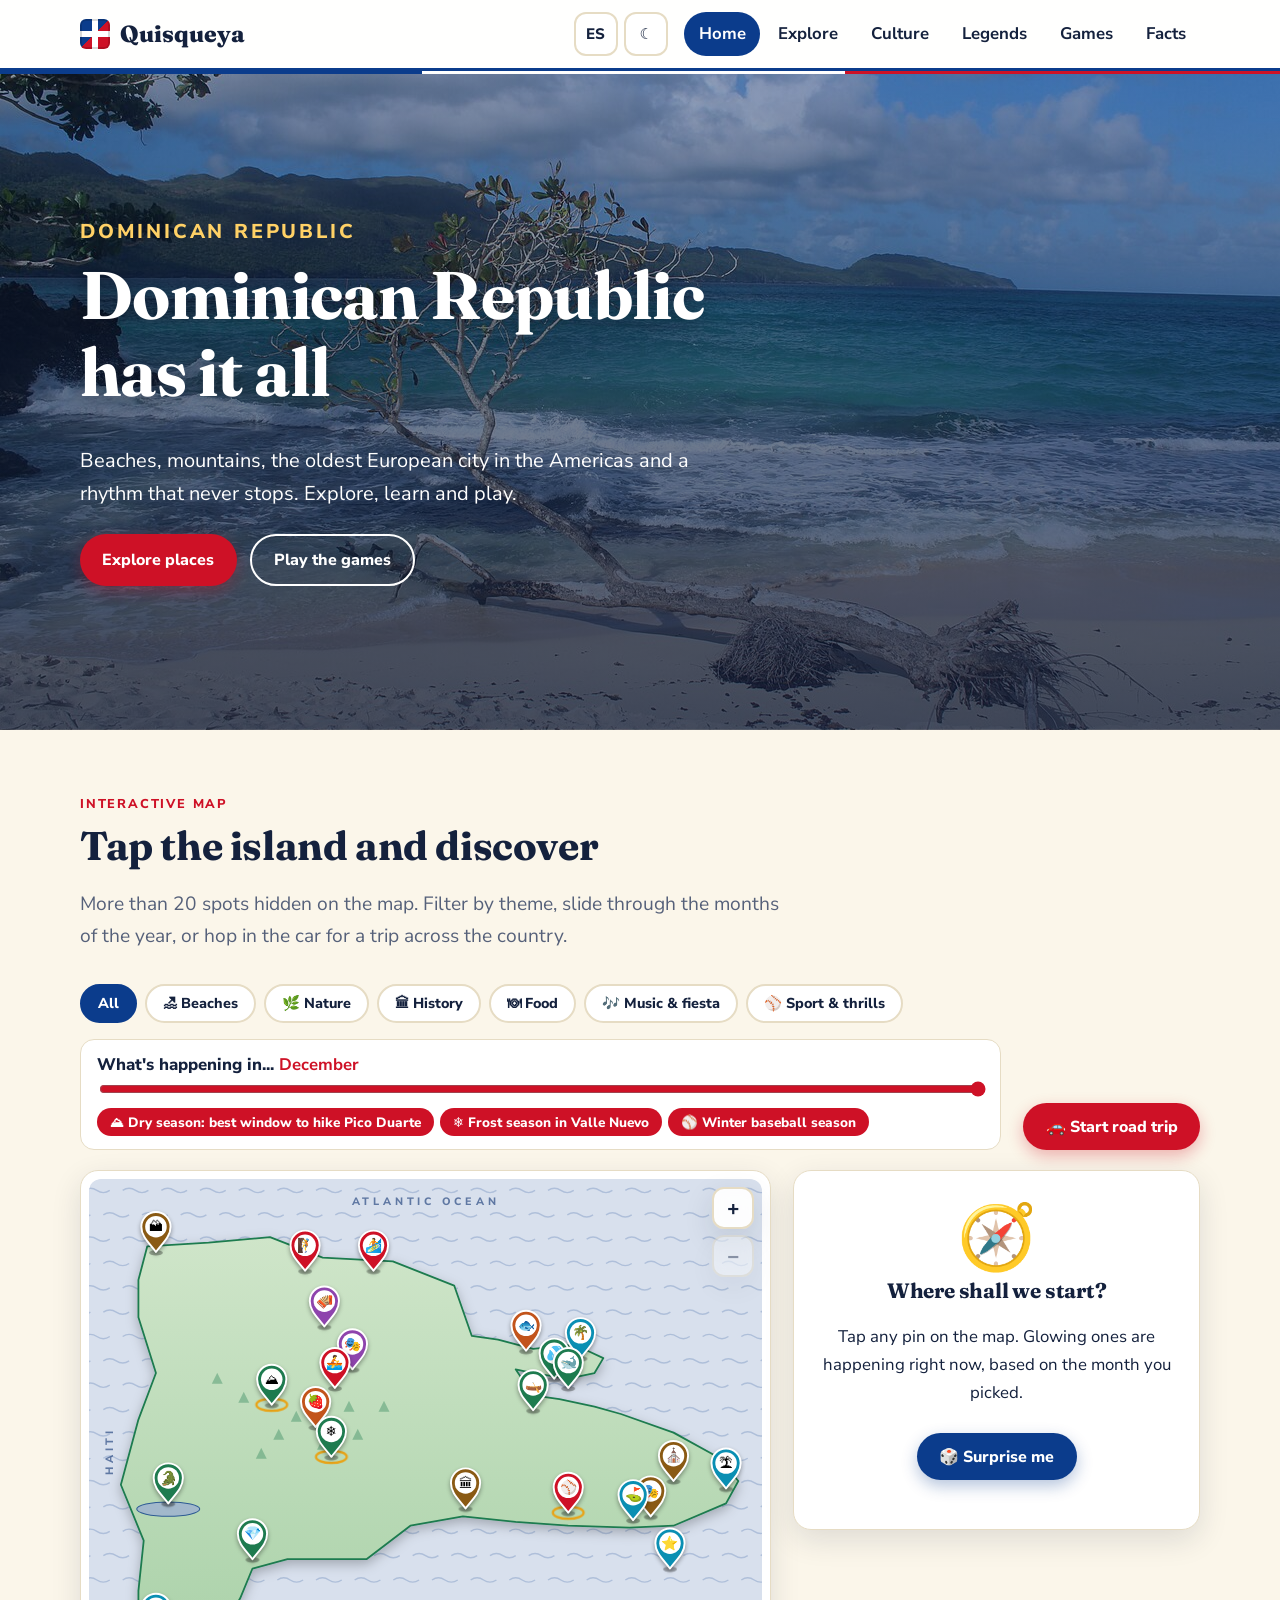
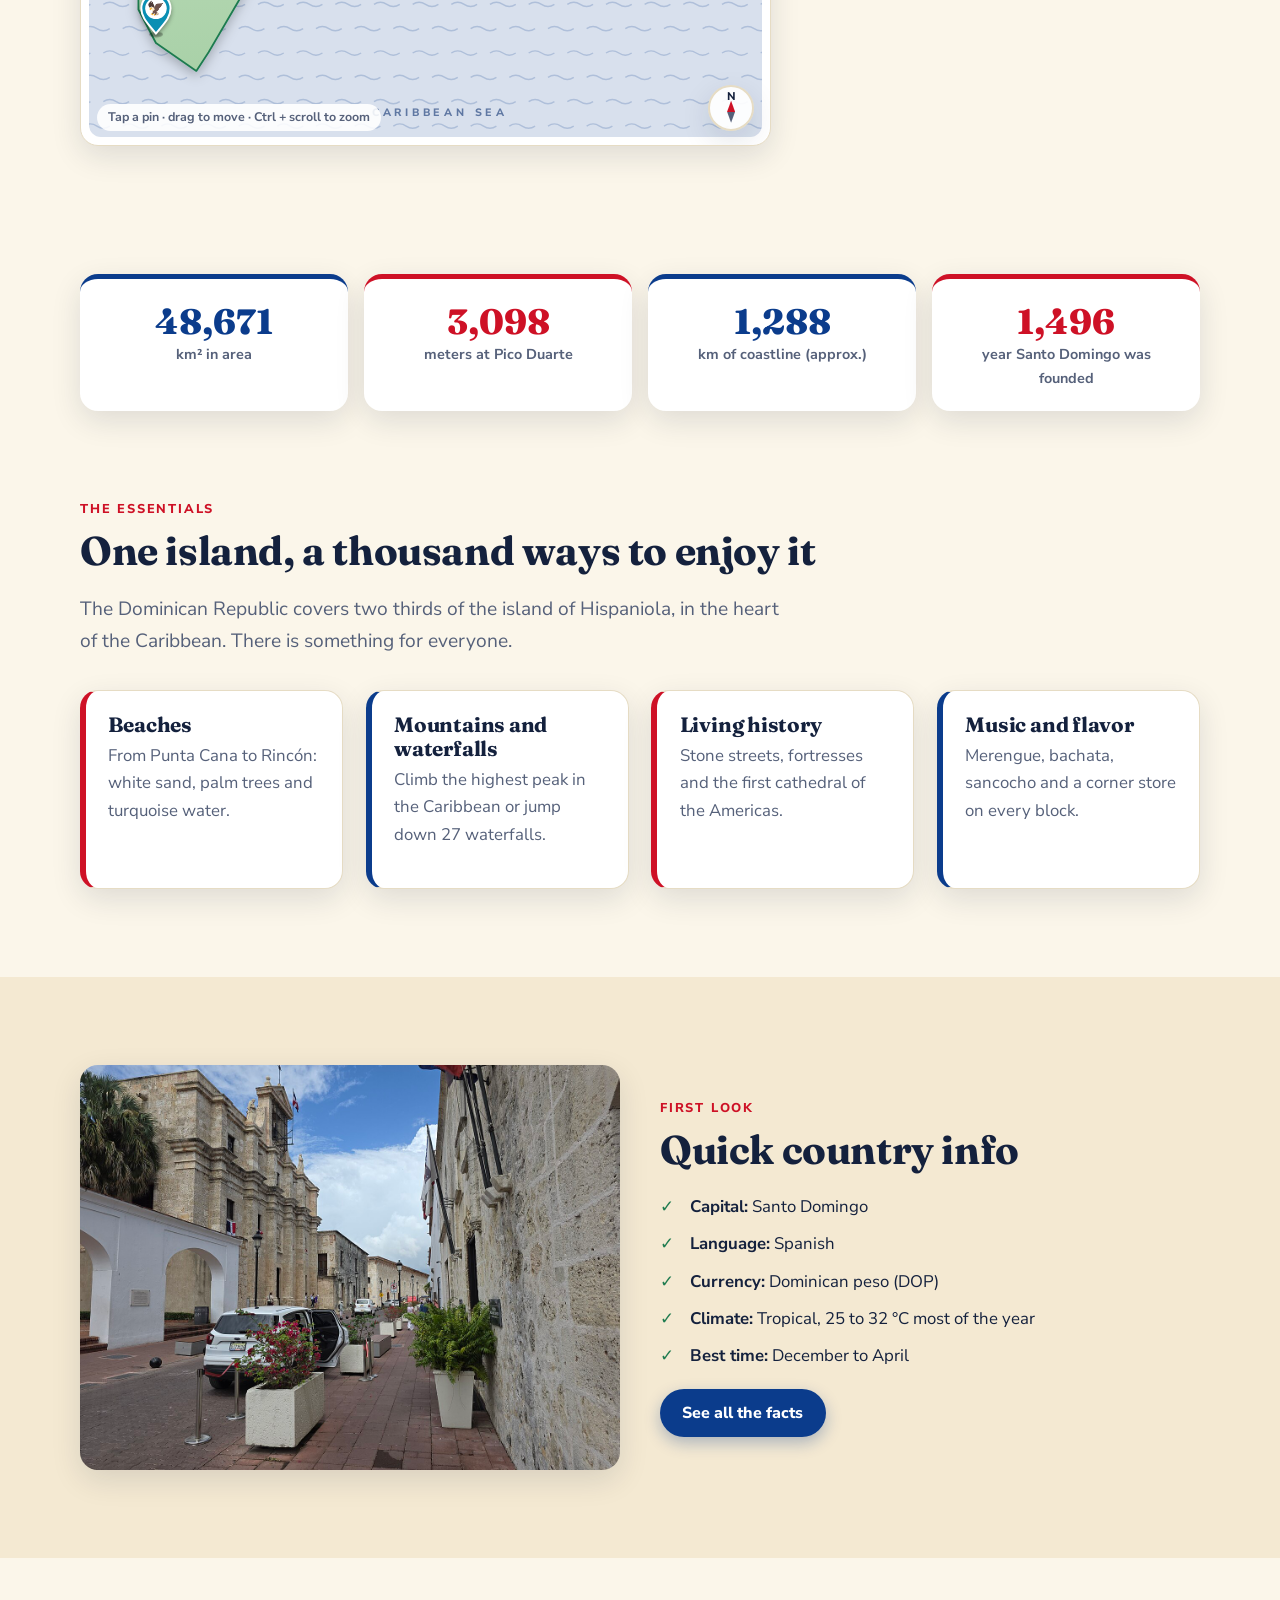
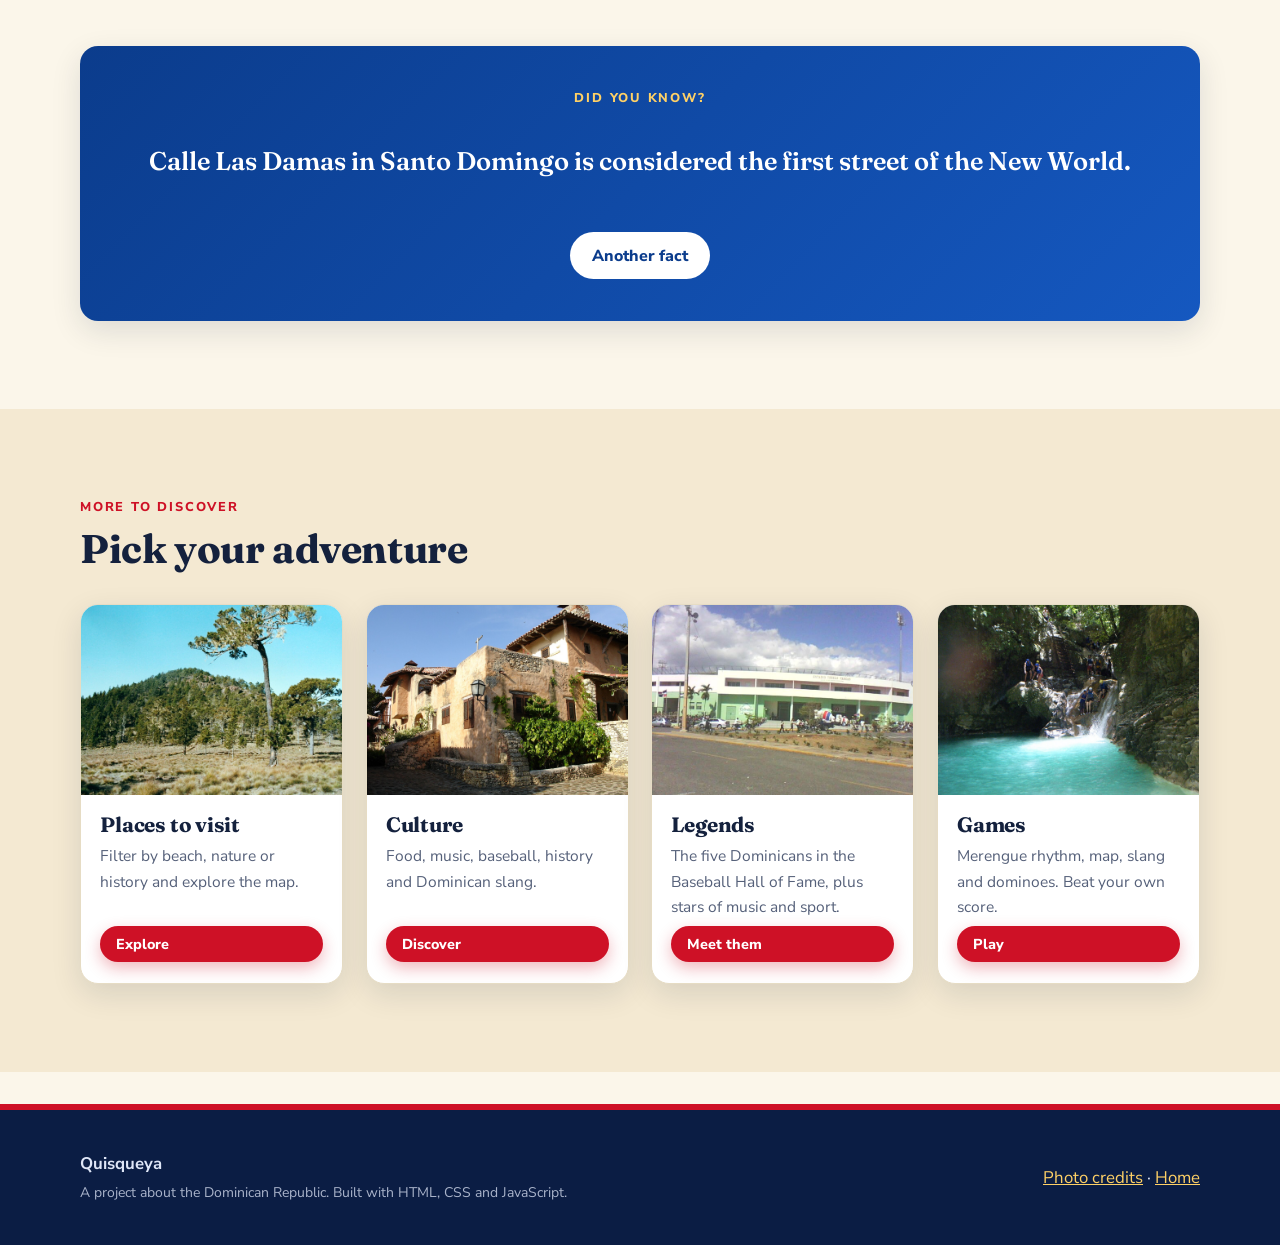
==== commit 6ae5776f: "Fix map pins not clickable and rebuild the maps: zoom, pan, fly-to, smoother pins, shared by Home an" ====
--- a/index.html
+++ b/index.html
@@ -63,7 +63,14 @@
       </div>
 
       <div class="map-layout">
-        <div class="map-wrap big-map">
+        <div class="map-wrap big-map" id="map-box">
+          <div class="zoom-ctl">
+            <button id="z-in" type="button" aria-label="Zoom in">+</button>
+            <button id="z-out" type="button" aria-label="Zoom out" disabled>−</button>
+            <button id="z-reset" type="button" aria-label="Reset view" title="Reset view" hidden>⟲</button>
+          </div>
+          <div class="compass-badge" aria-hidden="true"><b>N</b></div>
+          <p class="map-hint" data-es="Toca un pin · arrastra para mover · Ctrl + rueda para acercar">Tap a pin · drag to move · Ctrl + scroll to zoom</p>
           <svg id="home-map" viewBox="0 0 900 680" role="group" aria-label="Interactive map of the Dominican Republic" data-es-aria="Mapa interactivo de la República Dominicana"></svg>
         </div>
         <aside class="spot-panel" id="spot-panel" aria-live="polite">
--- a/css/styles.css
+++ b/css/styles.css
@@ -330,8 +330,8 @@
 
 .map-layout { display: grid; grid-template-columns: minmax(0, 1.7fr) minmax(300px, 1fr); gap: 1.4rem; align-items: start; }
 .big-map { padding: 0.5rem; overflow: hidden; }
-#home-map { user-select: none; }
-#home-map .sea { fill: color-mix(in srgb, var(--blue) 16%, var(--surface)); }
+#home-map, #places-map { user-select: none; }
+#home-map .sea, #places-map .sea { fill: color-mix(in srgb, var(--blue) 16%, var(--surface)); }
 .wave { fill: none; stroke: color-mix(in srgb, var(--blue) 40%, transparent); stroke-width: 2; opacity: 0.5; }
 .waves { animation: drift 6s linear infinite; }
 @keyframes drift { to { transform: translate(-54px, 0); } }
@@ -342,21 +342,9 @@
 .compass path { fill: var(--red); }
 .compass text { font: 800 16px var(--font-body); fill: var(--ink); }
 .route { fill: none; stroke: var(--red); stroke-width: 4; stroke-dasharray: 3 11; stroke-linecap: round; stroke-linejoin: round; }
-.traveler circle { fill: #fff; stroke: var(--red); stroke-width: 4; }
-.traveler text { font-size: 22px; }
-
-.spot { cursor: pointer; outline: none; transition: opacity 0.25s; }
-.spot .dot { stroke: #fff; stroke-width: 3; transition: transform 0.18s; transform-box: fill-box; transform-origin: center; filter: drop-shadow(0 3px 3px rgba(0, 0, 0, 0.35)); }
-.spot .emo { font-size: 17px; pointer-events: none; }
-.spot .halo { fill: none; stroke: var(--gold); stroke-width: 3; opacity: 0; transform-box: fill-box; transform-origin: center; }
-.spot .lab { font: 800 17px var(--font-body); fill: var(--ink); paint-order: stroke; stroke: var(--surface); stroke-width: 5px; opacity: 0; pointer-events: none; transition: opacity 0.15s; }
-.spot:hover .dot, .spot:focus-visible .dot, .spot.active .dot { transform: scale(1.25); }
-.spot:hover .lab, .spot:focus-visible .lab, .spot.active .lab { opacity: 1; }
-.spot.active .halo { opacity: 1; stroke: var(--red); }
-.spot.live .halo { opacity: 1; animation: ping 1.6s ease-out infinite; }
-@keyframes ping { from { transform: scale(0.8); opacity: 1; } to { transform: scale(1.9); opacity: 0; } }
-.spot.dim { opacity: 0.18; pointer-events: none; }
-.tripping .spot { pointer-events: none; }
+
+
+
 @media (prefers-reduced-motion: reduce) { .waves, .spot.live .halo, .event-pill { animation: none; } }
 
 .spot-panel { background: var(--surface); border: 1px solid var(--line); border-radius: var(--radius); box-shadow: var(--shadow); overflow: hidden; position: sticky; top: 90px; min-height: 360px; }
@@ -497,3 +485,55 @@
 #legends-filters { display: flex; }
 
 .btn:disabled { opacity: 0.45; cursor: not-allowed; transform: none; filter: none; }
+
+/* ---- Interactive map v2: smooth pins, zoom and pan ---- */
+:root { --land-a: #cfe5c9; --land-b: #a9d1a8; }
+:root[data-theme="dark"] { --land-a: #2f6b53; --land-b: #1f4f3f; }
+.big-map { position: relative; padding: 0.5rem; overflow: hidden; }
+#home-map, #places-map { display: block; width: 100%; height: auto; touch-action: pan-y; cursor: default; --pin: 1; border-radius: 12px; }
+#home-map.zoomed, #places-map.zoomed { cursor: grab; }
+#home-map.panning, #places-map.panning { cursor: grabbing; }
+#home-map .land, #places-map .land { fill: url(#land-fill); stroke: var(--green); stroke-width: 2.5; }
+.pin-s { transform: scale(var(--pin)); }
+.spot { cursor: pointer; outline: none; }
+.spot .hit { fill: transparent; }
+.spot .pin-a { transform-box: fill-box; transform-origin: 50% 100%; animation: drop 0.55s cubic-bezier(0.3, 1.5, 0.5, 1) both; transition: transform 0.18s ease, filter 0.18s; filter: drop-shadow(0 3px 3px rgba(0, 0, 0, 0.35)); }
+@keyframes drop { from { transform: translateY(-40px) scale(0.6); opacity: 0; } to { transform: none; opacity: 1; } }
+.spot .body { stroke: #fff; stroke-width: 2.5; stroke-linejoin: round; }
+.spot .bubble { fill: #fff; }
+.spot .emo { font-size: 18px; pointer-events: none; }
+.spot .shadow { fill: rgba(0, 0, 0, 0.3); }
+.spot .halo { fill: none; stroke: var(--gold); stroke-width: 3; opacity: 0; transform-box: fill-box; transform-origin: center; }
+.spot:hover .pin-a, .spot:focus-visible .pin-a { transform: translateY(-4px) scale(1.14); }
+.spot.active .pin-a { animation: hop 0.5s ease; transform: translateY(-4px) scale(1.18); filter: drop-shadow(0 4px 6px rgba(206, 17, 38, 0.55)); }
+@keyframes hop { 40% { transform: translateY(-16px) scale(1.18); } }
+.spot.active .halo { opacity: 1; stroke: var(--red); }
+.spot.live .halo { opacity: 1; animation: ping 1.7s ease-out infinite; }
+@keyframes ping { from { transform: scale(0.7); opacity: 1; } to { transform: scale(2.2); opacity: 0; } }
+.spot:focus-visible .body { stroke: var(--gold); stroke-width: 4; }
+.spot { transition: opacity 0.3s; }
+.spot.dim { opacity: 0.15; pointer-events: none; }
+.tripping .spot { pointer-events: none; }
+.tip { pointer-events: none; }
+.tip rect { fill: var(--ink); opacity: 0.94; }
+.tip text { fill: var(--bg); font: 800 16px var(--font-body); }
+.tip .tip-s { transform: scale(var(--pin)); }
+.traveler { pointer-events: none; }
+.traveler circle { fill: #fff; stroke: var(--red); stroke-width: 4; }
+.traveler .pin-s { transform: scale(var(--pin)); }
+.traveler text { font-size: 22px; }
+.zoom-ctl { position: absolute; top: 1rem; right: 1rem; display: grid; gap: 0.4rem; z-index: 2; }
+.zoom-ctl button { width: 42px; height: 42px; border-radius: 12px; border: 2px solid var(--line); background: color-mix(in srgb, var(--surface) 94%, transparent); color: var(--ink); font: 800 1.3rem var(--font-body); cursor: pointer; box-shadow: var(--shadow); backdrop-filter: blur(6px); transition: transform 0.15s, border-color 0.2s; }
+.zoom-ctl button:hover:not(:disabled) { border-color: var(--blue); transform: translateY(-1px); }
+.zoom-ctl button:disabled { opacity: 0.4; cursor: not-allowed; }
+.map-hint { position: absolute; left: 1rem; bottom: 0.9rem; margin: 0; font-size: 0.78rem; font-weight: 700; color: var(--muted); background: color-mix(in srgb, var(--surface) 88%, transparent); padding: 0.2rem 0.7rem; border-radius: 99px; pointer-events: none; }
+.spot-body.swap { animation: slidein 0.4s ease both; }
+.spot-photo.swap img { animation: fadein 0.5s ease both; }
+@keyframes slidein { from { opacity: 0; transform: translateY(10px); } to { opacity: 1; transform: none; } }
+@keyframes fadein { from { opacity: 0; transform: scale(1.04); } to { opacity: 1; transform: none; } }
+@media (prefers-reduced-motion: reduce) { .spot .pin-a, .spot.active .pin-a, .spot.live .halo, .spot-body.swap, .spot-photo.swap img { animation: none; } }
+.compass-badge { position: absolute; right: 1rem; bottom: 0.9rem; width: 46px; height: 46px; border-radius: 50%; background: color-mix(in srgb, var(--surface) 92%, transparent); border: 2px solid var(--line); display: grid; place-items: center; pointer-events: none; box-shadow: var(--shadow); }
+.compass-badge b { font: 800 0.7rem var(--font-body); color: var(--ink); position: absolute; top: 2px; }
+.compass-badge::after { content: ""; width: 8px; height: 22px; margin-top: 8px; background: linear-gradient(var(--red) 50%, var(--muted) 50%); clip-path: polygon(50% 0, 100% 50%, 50% 100%, 0 50%); }
+
+.explore-map { max-width: 860px; margin-inline: auto; }
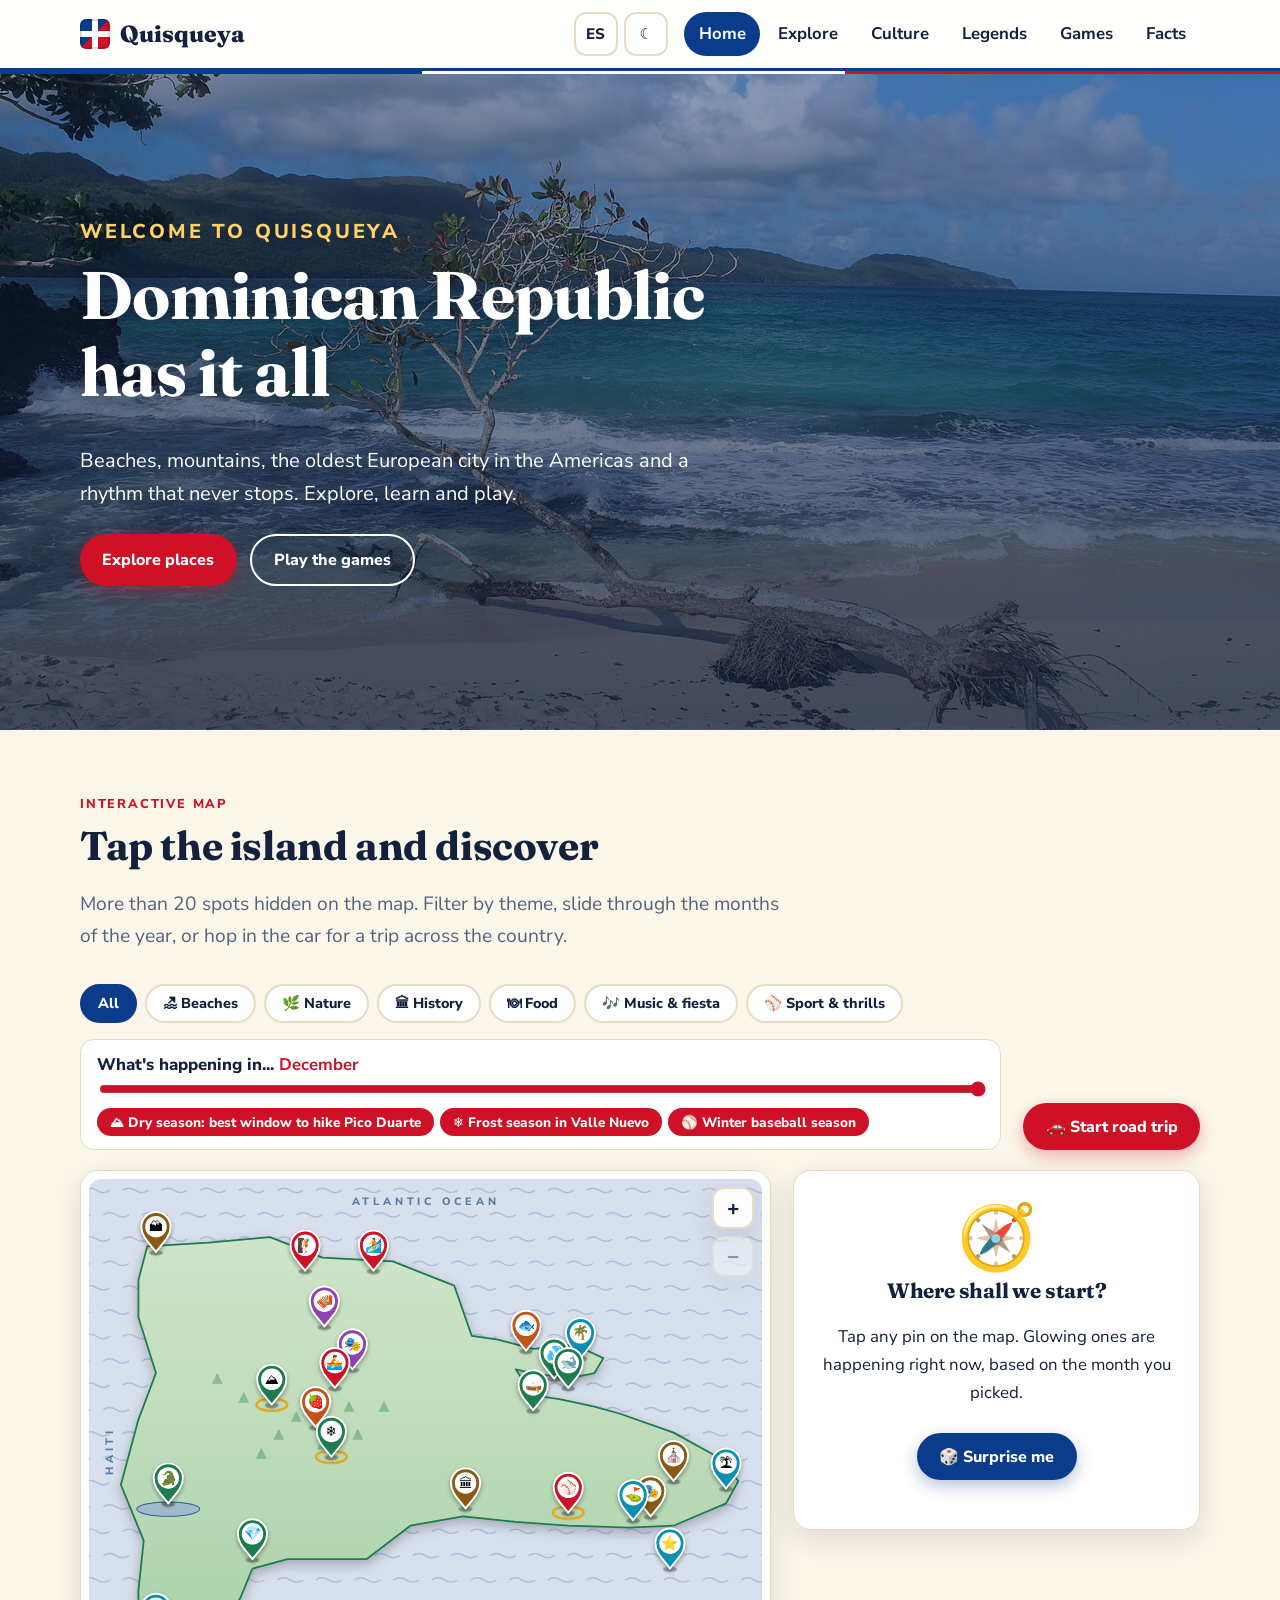
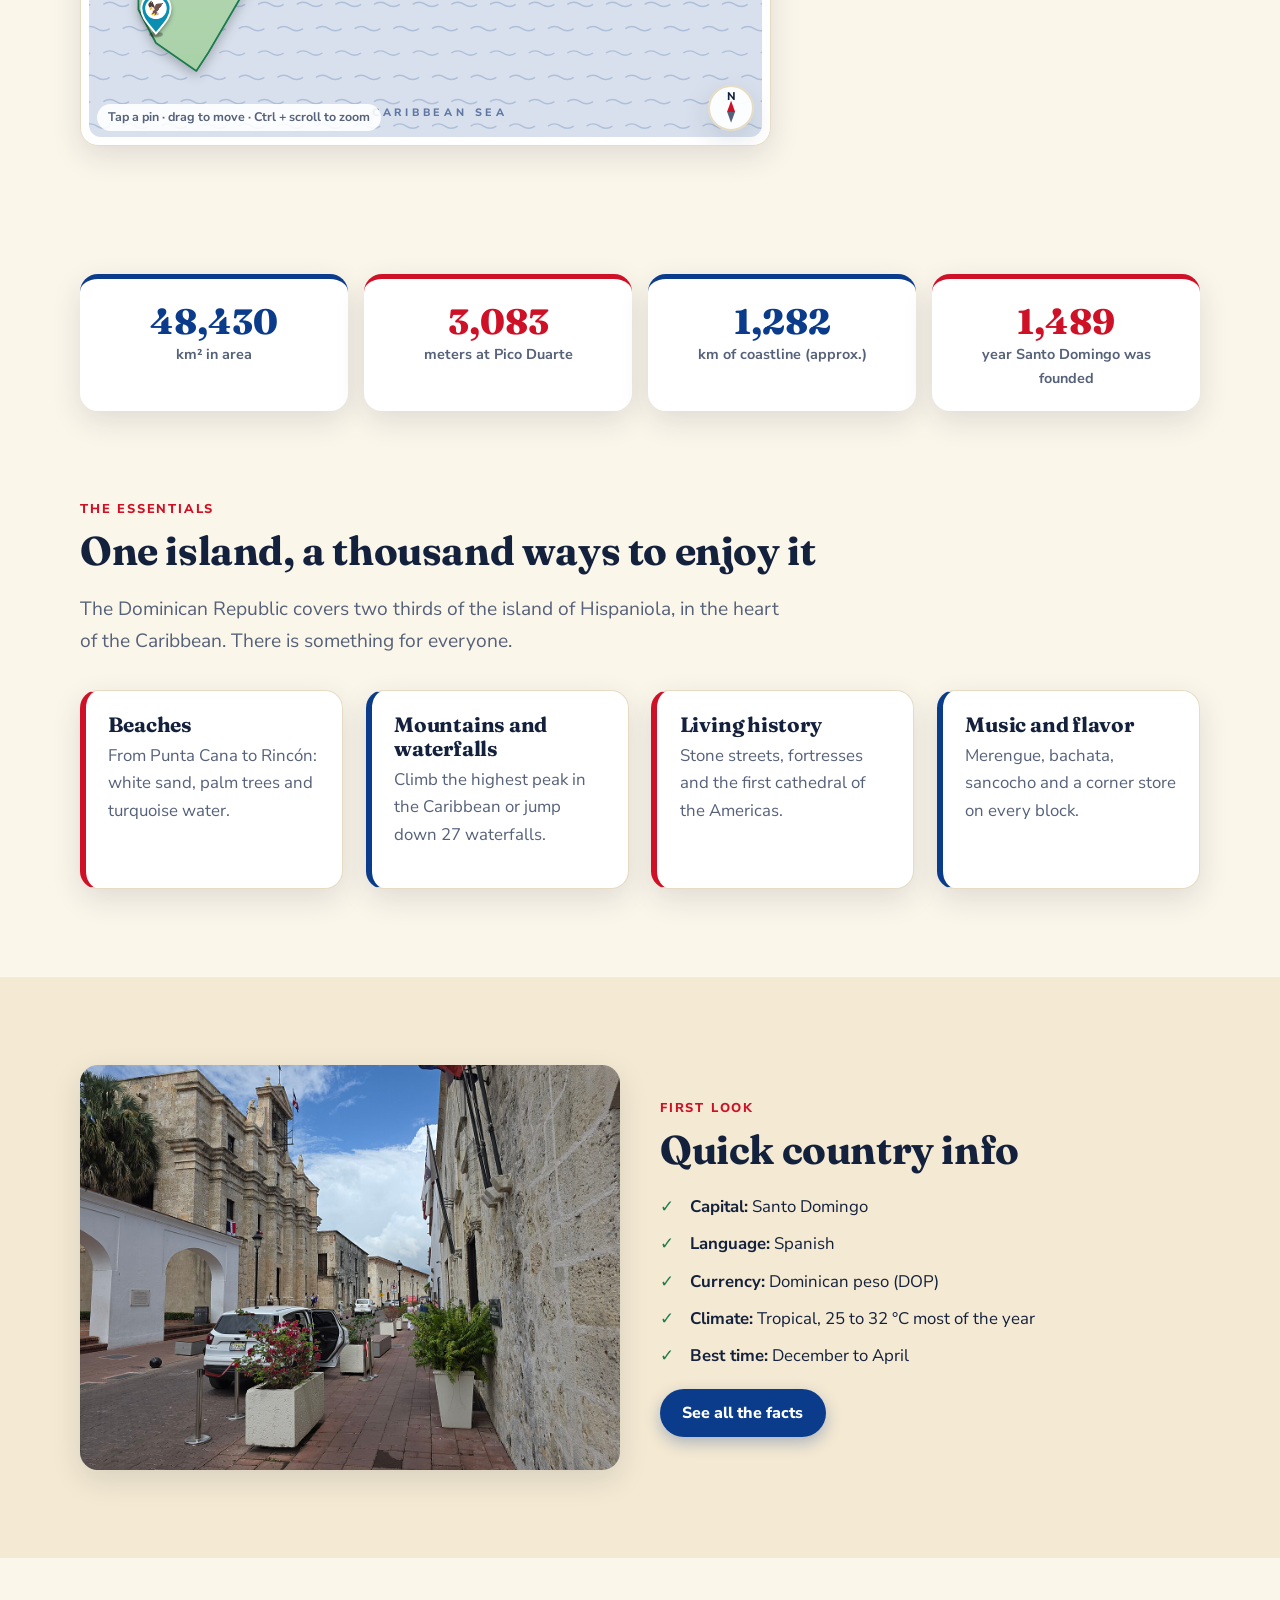
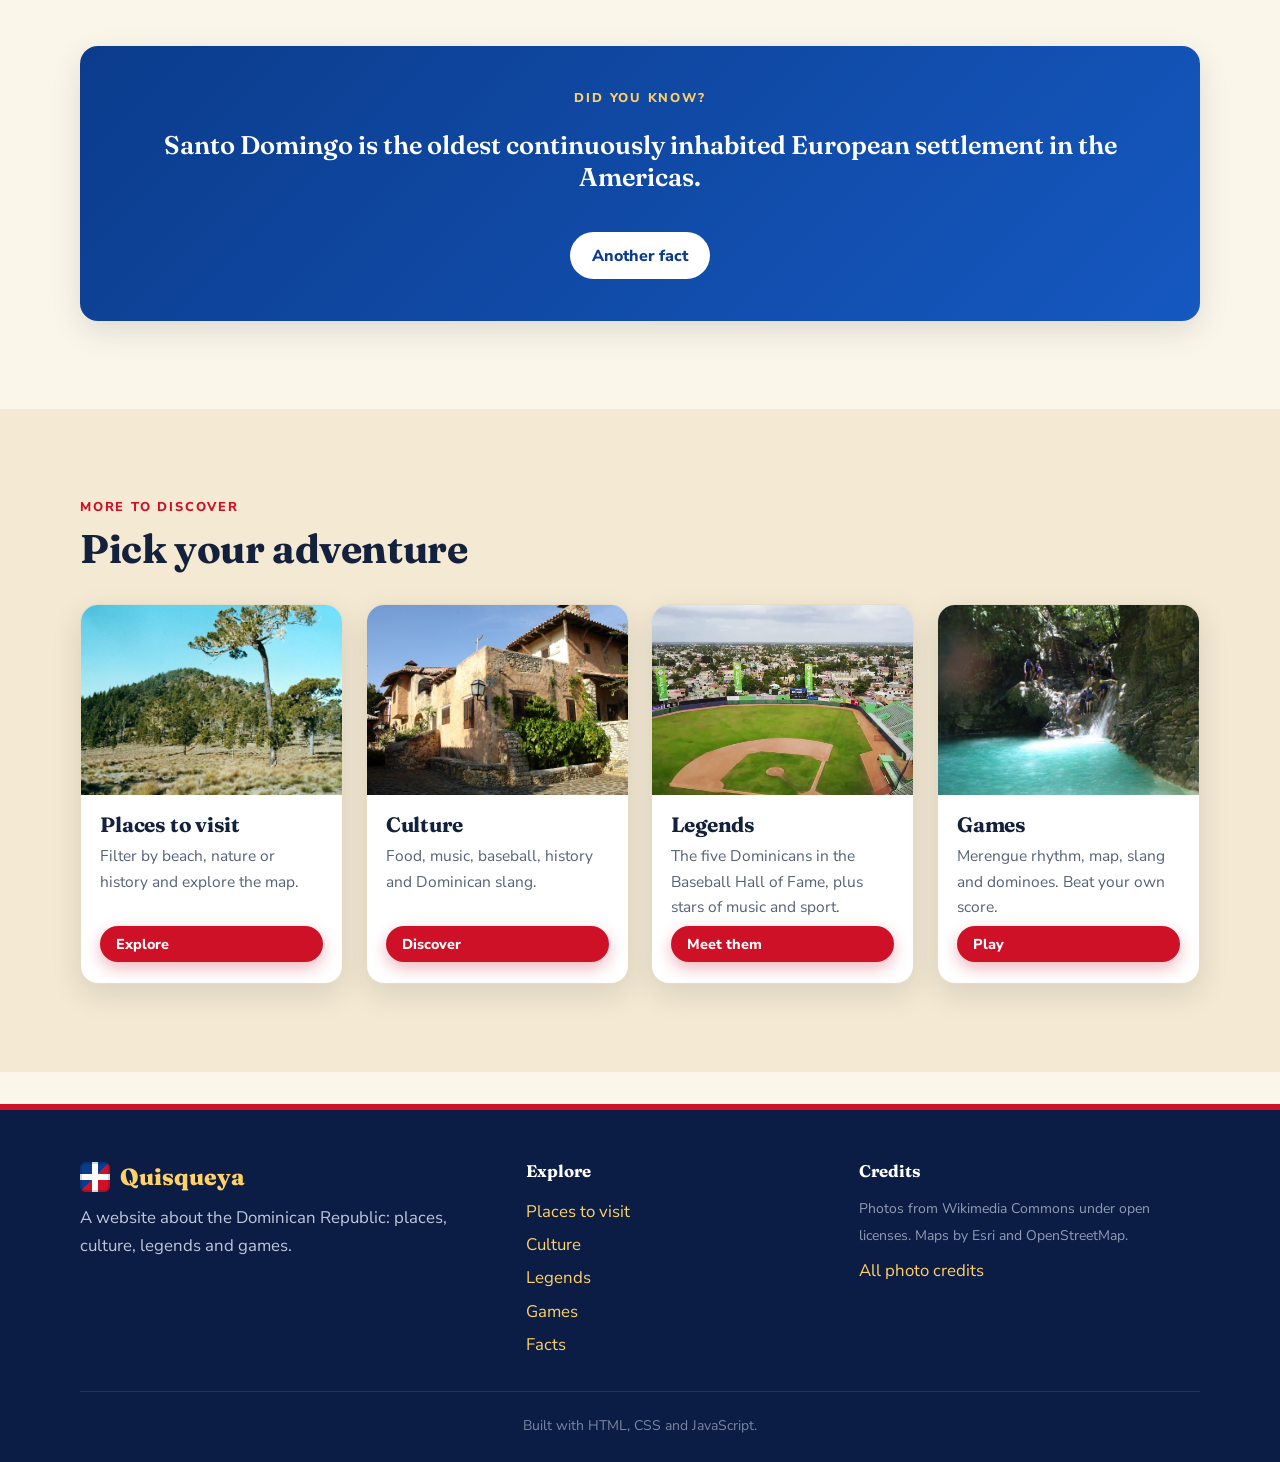
==== commit f4459f8b: "Legends photos, domino perpendicular turns, and a site-wide polish pass - Photos for all 21 people o" ====
--- a/index.html
+++ b/index.html
@@ -7,6 +7,14 @@
 <link rel="preconnect" href="https://fonts.googleapis.com">
 <link rel="preconnect" href="https://fonts.gstatic.com" crossorigin>
 <link href="https://fonts.googleapis.com/css2?family=Fraunces:opsz,wght@9..144,600;9..144,800&family=Nunito+Sans:wght@400;700;800&display=swap" rel="stylesheet">
+<link rel="icon" href="data:image/svg+xml,%3Csvg xmlns='http://www.w3.org/2000/svg' viewBox='0 0 32 32'%3E%3Crect width='32' height='32' rx='6' fill='%23ce1126'/%3E%3Cpath d='M0 0h32v32z' fill='%230b3c8c'/%3E%3Crect x='13' width='6' height='32' fill='%23fff'/%3E%3Crect y='13' width='32' height='6' fill='%23fff'/%3E%3C/svg%3E">
+<meta property="og:type" content="website">
+<meta property="og:site_name" content="Quisqueya">
+<meta property="og:title" content="Quisqueya | Dominican Republic Has It All">
+<meta property="og:description" content="Places to visit, fun facts, culture and games from the Dominican Republic.">
+<meta property="og:url" content="https://rodrigocaceres-coder.github.io/dominican-republic-site/">
+<meta property="og:image" content="https://rodrigocaceres-coder.github.io/dominican-republic-site/images/rincon.jpg">
+<meta name="twitter:card" content="summary_large_image">
 <link rel="stylesheet" href="css/styles.css">
 <title>Quisqueya | Dominican Republic Has It All</title>
 <meta name="description" content="Places to visit, fun facts, culture and games from the Dominican Republic.">
@@ -34,7 +42,7 @@
 <main id="main">
   <header class="hero" style="background-image: linear-gradient(180deg, rgba(8,24,56,.35), rgba(8,24,56,.75)), url('images/rincon.jpg')">
     <div class="wrap">
-      <p class="eyebrow" data-es="República Dominicana">Dominican Republic</p>
+      <p class="eyebrow" data-es="Bienvenido a Quisqueya">Welcome to Quisqueya</p>
       <h1 data-es="República Dominicana lo tiene todo">Dominican Republic has it all</h1>
       <p data-es="Playas, montañas, la ciudad europea más antigua de América y un ritmo que no se detiene. Explora, aprende y juega.">Beaches, mountains, the oldest European city in the Americas and a rhythm that never stops. Explore, learn and play.</p>
       <div class="hero-actions">
@@ -102,10 +110,10 @@
 
   <div class="wrap">
     <div class="stats flat">
-      <div class="stat"><div class="num" data-count="48671">0</div><div class="label" data-es="km² de superficie">km² in area</div></div>
-      <div class="stat"><div class="num" data-count="3098">0</div><div class="label" data-es="metros en el Pico Duarte">meters at Pico Duarte</div></div>
-      <div class="stat"><div class="num" data-count="1288">0</div><div class="label" data-es="km de costa aprox.">km of coastline (approx.)</div></div>
-      <div class="stat"><div class="num" data-count="1496">0</div><div class="label" data-es="año de fundación de Santo Domingo">year Santo Domingo was founded</div></div>
+      <div class="stat"><div class="num" data-count="48671">48,671</div><div class="label" data-es="km² de superficie">km² in area</div></div>
+      <div class="stat"><div class="num" data-count="3098">3,098</div><div class="label" data-es="metros en el Pico Duarte">meters at Pico Duarte</div></div>
+      <div class="stat"><div class="num" data-count="1288">1,288</div><div class="label" data-es="km de costa aprox.">km of coastline (approx.)</div></div>
+      <div class="stat"><div class="num" data-count="1496">1,496</div><div class="label" data-es="año de fundación de Santo Domingo">year Santo Domingo was founded</div></div>
     </div>
   </div>
 
@@ -169,10 +177,26 @@
   </section>
 </main>
 <footer class="site-footer">
-  <div class="wrap cols">
-    <div><strong>Quisqueya</strong><br><small data-es="Un proyecto sobre la República Dominicana. Hecho con HTML, CSS y JavaScript.">A project about the Dominican Republic. Built with HTML, CSS and JavaScript.</small></div>
-    <div><a href="facts.html#credits" data-es="Créditos de fotos">Photo credits</a> · <a href="index.html" data-es="Volver arriba">Home</a></div>
+  <div class="wrap footer-grid">
+    <div>
+      <a class="brand footer-brand" href="index.html"><span class="brand-mark" aria-hidden="true"></span>Quisqueya</a>
+      <p data-es="Un sitio sobre la República Dominicana: lugares, cultura, leyendas y juegos.">A website about the Dominican Republic: places, culture, legends and games.</p>
+    </div>
+    <nav aria-label="Footer">
+      <strong data-es="Explorar">Explore</strong>
+      <a href="explore.html" data-es="Lugares para visitar">Places to visit</a>
+      <a href="culture.html" data-es="Cultura">Culture</a>
+      <a href="legends.html" data-es="Leyendas">Legends</a>
+      <a href="games.html" data-es="Juegos">Games</a>
+      <a href="facts.html" data-es="Datos">Facts</a>
+    </nav>
+    <div>
+      <strong data-es="Créditos">Credits</strong>
+      <p><small data-es="Fotos de Wikimedia Commons con licencias abiertas. Mapas de Esri y OpenStreetMap.">Photos from Wikimedia Commons under open licenses. Maps by Esri and OpenStreetMap.</small></p>
+      <a href="facts.html#credits" data-es="Todos los créditos de fotos">All photo credits</a>
+    </div>
   </div>
+  <div class="wrap footer-base"><small data-es="Hecho con HTML, CSS y JavaScript.">Built with HTML, CSS and JavaScript.</small></div>
 </footer>
 <script src="js/data.js"></script>
 <script src="js/main.js"></script>
--- a/css/styles.css
+++ b/css/styles.css
@@ -251,7 +251,7 @@
 .credits th { color: var(--red); }
 
 /* ----- Footer ----- */
-.site-footer { background: #0b1d44; color: #dfe6f7; padding: 2.5rem 0; margin-top: 2rem; border-top: 6px solid var(--red); }
+.site-footer { background: #0b1d44; color: #dfe6f7; padding: 3rem 0 1.5rem; margin-top: 2rem; border-top: 6px solid var(--red); }
 .site-footer a { color: #ffd166; }
 .site-footer .cols { display: flex; flex-wrap: wrap; gap: 1.5rem 3rem; justify-content: space-between; align-items: center; }
 .site-footer small { opacity: 0.75; }
@@ -272,7 +272,7 @@
 .game-box { background: var(--surface); border-radius: var(--radius); border: 1px solid var(--line); box-shadow: var(--shadow); padding: clamp(1rem, 3vw, 1.8rem); }
 .game-top { display: flex; flex-wrap: wrap; gap: 0.6rem 1.4rem; align-items: center; justify-content: space-between; margin-bottom: 1rem; }
 .hud { display: flex; flex-wrap: wrap; gap: 0.6rem; }
-.hud span { background: var(--surface-2); padding: 0.3rem 0.8rem; border-radius: 999px; font-weight: 800; font-size: 0.95rem; }
+.hud > span { background: var(--surface-2); padding: 0.3rem 0.9rem; border-radius: 999px; font-weight: 800; font-size: 0.95rem; white-space: nowrap; }
 .hud b { color: var(--red); }
 .overlay-msg { text-align: center; padding: 1.5rem 0.5rem; }
 .overlay-msg h3 { font-size: 1.7rem; }
@@ -537,3 +537,93 @@
 .compass-badge::after { content: ""; width: 8px; height: 22px; margin-top: 8px; background: linear-gradient(var(--red) 50%, var(--muted) 50%); clip-path: polygon(50% 0, 100% 50%, 50% 100%, 0 50%); }
 
 .explore-map { max-width: 860px; margin-inline: auto; }
+
+/* board tiles sit on the cell grid; vertical ones are used for the perpendicular turns */
+.tile.board-tile { --w: 8.4cqw; }
+.tile.board-tile.v { width: calc(var(--w) / 2); height: var(--w); flex-direction: column; }
+.tile.board-tile.v .half:first-child { border-right: 0; border-bottom: 0.3cqw solid #9d916f; }
+.tile.board-tile .half { padding: 6% 5%; }
+.tile.board-tile.v .half { padding: 5% 6%; }
+
+/* person photos: the monogram stays underneath as a fallback */
+.avatar { position: relative; overflow: hidden; }
+.avatar.has-photo img { position: absolute; inset: 0; width: 100%; height: 100%; object-fit: cover; object-position: center 22%; }
+.plaque .avatar { width: 92px; height: 92px; }
+.legend-head .avatar { width: 76px; height: 76px; }
+.lg-top .avatar { width: 112px; height: 112px; }
+.photo-credits { font-size: 0.85rem; color: var(--muted); }
+.photo-credits summary { cursor: pointer; font-weight: 800; color: var(--ink); }
+.photo-credits ul { columns: 2 280px; padding-left: 1.1rem; margin: 0.8rem 0 0; }
+.photo-credits li { margin-bottom: 0.25rem; break-inside: avoid; }
+
+/* ========== FINAL POLISH ========== */
+html { scroll-padding-top: 92px; }
+.grid-3 { grid-template-columns: repeat(3, 1fr); }
+@media (max-width: 900px) { .grid-3 { grid-template-columns: repeat(2, 1fr); } }
+@media (max-width: 600px) { .grid-3 { grid-template-columns: 1fr; } }
+#places-grid { grid-template-columns: repeat(auto-fill, minmax(205px, 1fr)); gap: 1.1rem; }
+#places-grid .card img { height: 150px; }
+#places-grid .card-body h3 { font-size: 1.1rem; }
+.food-banner { height: 150px; display: grid; place-items: center; font-size: 4.2rem; background: linear-gradient(135deg, color-mix(in srgb, var(--red) 25%, var(--surface-2)), color-mix(in srgb, var(--gold) 30%, var(--surface-2))); }
+.card:nth-child(even) .food-banner { background: linear-gradient(135deg, color-mix(in srgb, var(--blue) 25%, var(--surface-2)), color-mix(in srgb, var(--green) 28%, var(--surface-2))); }
+
+/* footer */
+.footer-grid { display: grid; grid-template-columns: 1.4fr 1fr 1.2fr; gap: 2rem 3rem; align-items: start; }
+.footer-grid p { margin: 0.5rem 0; opacity: 0.85; }
+.footer-grid nav { display: grid; gap: 0.35rem; }
+.footer-grid strong { font-family: var(--font-display); font-size: 1.05rem; color: #fff; display: block; margin-bottom: 0.4rem; }
+.footer-grid a { text-decoration: none; }
+.footer-grid a:hover { text-decoration: underline; }
+.footer-brand { color: #fff; margin-bottom: 0.4rem; }
+.footer-base { margin-top: 2rem; padding-top: 1.2rem; border-top: 1px solid rgba(255, 255, 255, 0.15); text-align: center; opacity: 0.7; }
+@media (max-width: 760px) { .footer-grid { grid-template-columns: 1fr; } }
+
+/* hero entrance */
+.hero .wrap > * { animation: rise 0.8s cubic-bezier(0.2, 0.7, 0.2, 1) both; }
+.hero .wrap > :nth-child(2) { animation-delay: 0.08s; } .hero .wrap > :nth-child(3) { animation-delay: 0.16s; } .hero .wrap > :nth-child(4) { animation-delay: 0.24s; }
+@keyframes rise { from { opacity: 0; transform: translateY(22px); } to { opacity: 1; transform: none; } }
+
+/* images fade in once loaded */
+img.img-fade { opacity: 0; transition: opacity 0.5s ease; }
+img.img-fade.loaded { opacity: 1; }
+
+/* back to top */
+.to-top { position: fixed; right: 1.1rem; bottom: 1.1rem; z-index: 40; width: 48px; height: 48px; border-radius: 50%; border: 0; cursor: pointer; background: var(--red); color: #fff; font-size: 1.3rem; box-shadow: var(--shadow); opacity: 0; transform: translateY(16px); pointer-events: none; transition: opacity 0.25s, transform 0.25s; }
+.to-top.show { opacity: 1; transform: none; pointer-events: auto; }
+.to-top:hover { filter: brightness(1.1); }
+
+/* collapsible credits */
+.credits-box summary, .photo-credits summary { cursor: pointer; font-weight: 800; padding: 0.7rem 1rem; background: var(--surface); border: 1px solid var(--line); border-radius: 12px; list-style: none; }
+.credits-box summary::after, .photo-credits summary::after { content: "+"; float: right; color: var(--red); font-size: 1.3rem; line-height: 1; }
+.credits-box[open] summary::after, .photo-credits[open] summary::after { content: "–"; }
+.credits-box > div { margin-top: 1rem; }
+.credits a { word-break: break-word; }
+
+/* 404 */
+.lost { text-align: center; padding: 6rem 0; }
+.lost .big { font: 800 clamp(5rem, 18vw, 10rem) var(--font-display); color: var(--red); line-height: 1; }
+
+@media (prefers-reduced-motion: reduce) { .hero .wrap > *, img.img-fade { animation: none; transition: none; opacity: 1; } .to-top { transition: none; } }
+
+/* ---- mobile refinements ---- */
+@media (max-width: 560px) {
+  .stats { grid-template-columns: repeat(2, 1fr); gap: 0.7rem; margin-top: -1.5rem; }
+  .stats.flat { margin-top: 1.5rem; }
+  .stat { padding: 0.9rem 0.6rem; }
+  .stat .num { font-size: 1.6rem; }
+  .stat .label { font-size: 0.8rem; }
+  .game-box { padding: 0.9rem; }
+  .hero-actions .btn { flex: 1 1 100%; justify-content: center; }
+}
+/* dominoes: keep text readable and tiles tappable when the table is small */
+.dom-name { font-size: max(11px, 2.6cqw); }
+.dom-ends { font-size: max(11px, 2.4cqw); }
+.dom-ends b { min-width: max(20px, 4.2cqw); height: max(20px, 4.2cqw); }
+.dom-msg { font-size: max(12px, 2.5cqw); bottom: 29%; }
+.dom-pick .btn { font-size: max(13px, 3cqw); }
+@container (max-width: 520px) {
+  .tile.hand { --w: 15.5cqw; }
+  .dom-hand { gap: 1.6cqw; bottom: 2.5%; }
+  .dom-msg { bottom: 33%; }
+  .dom-pick { bottom: 40%; }
+}
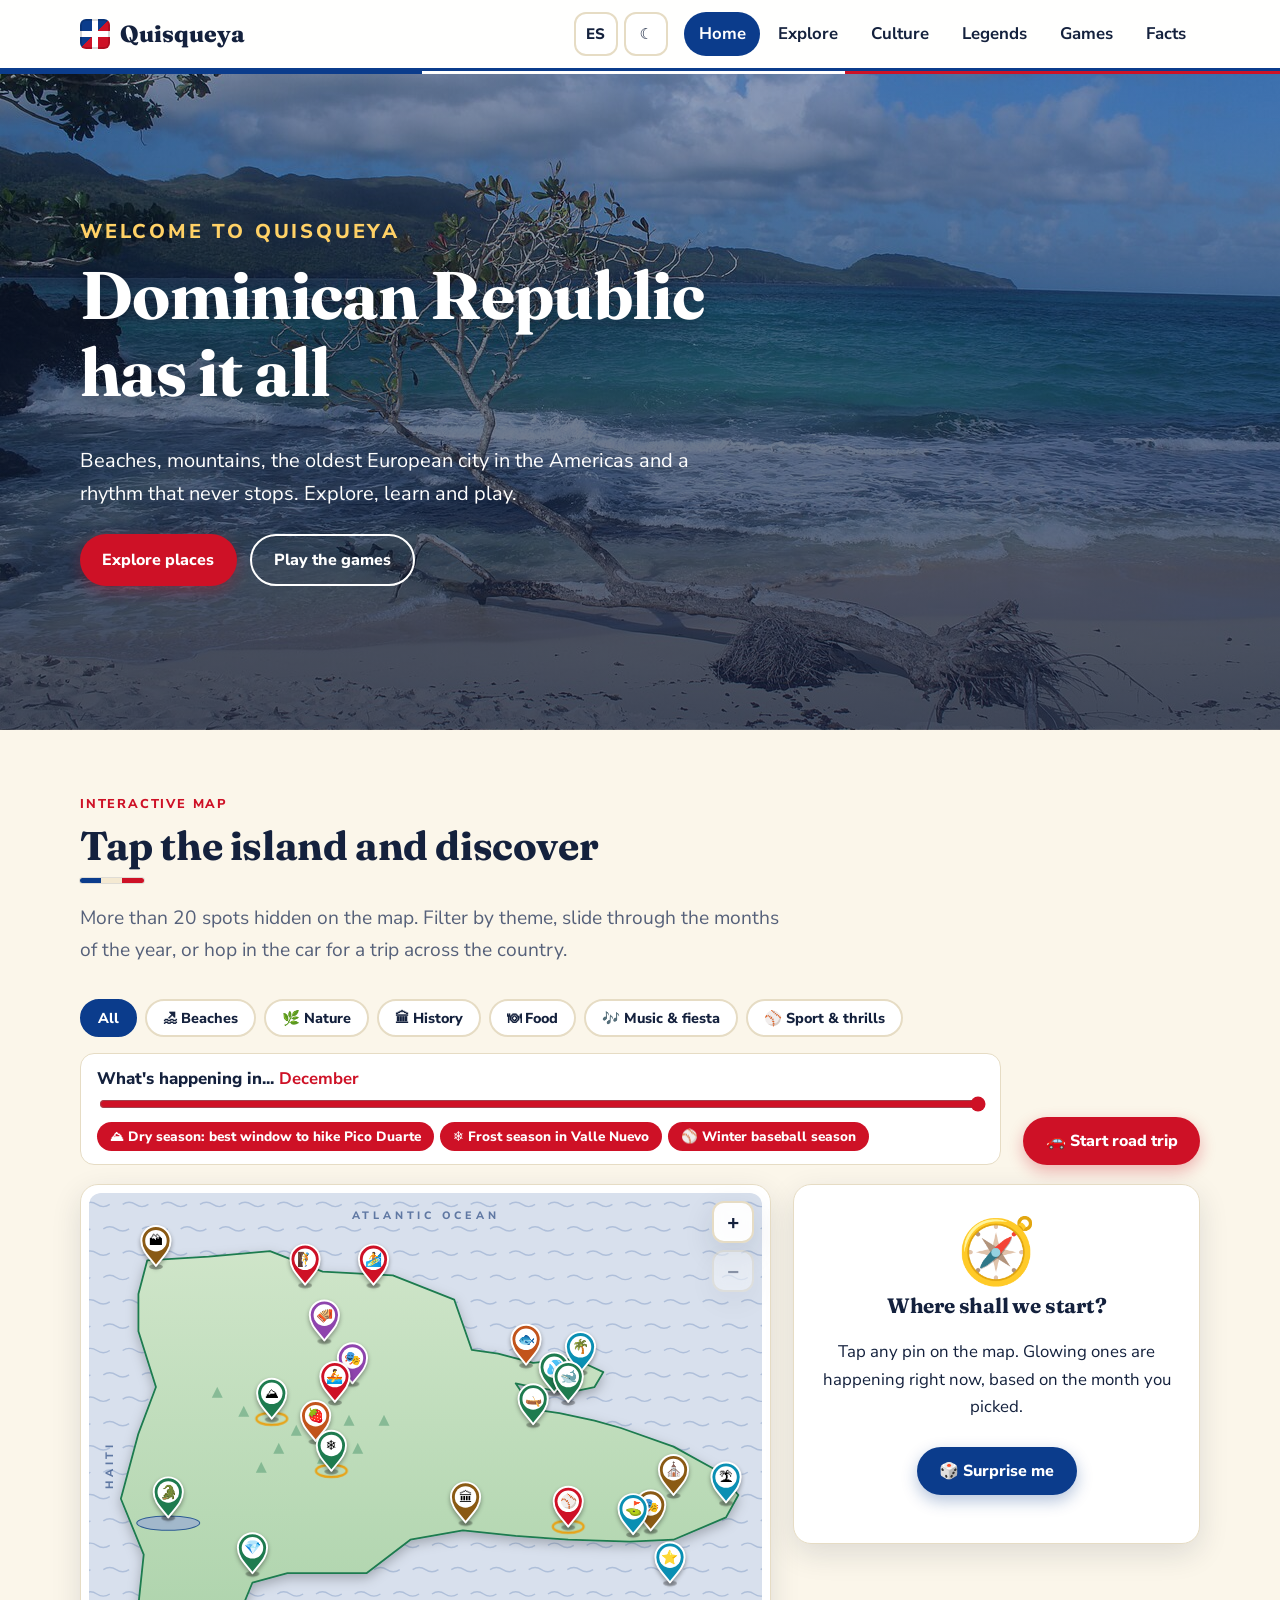
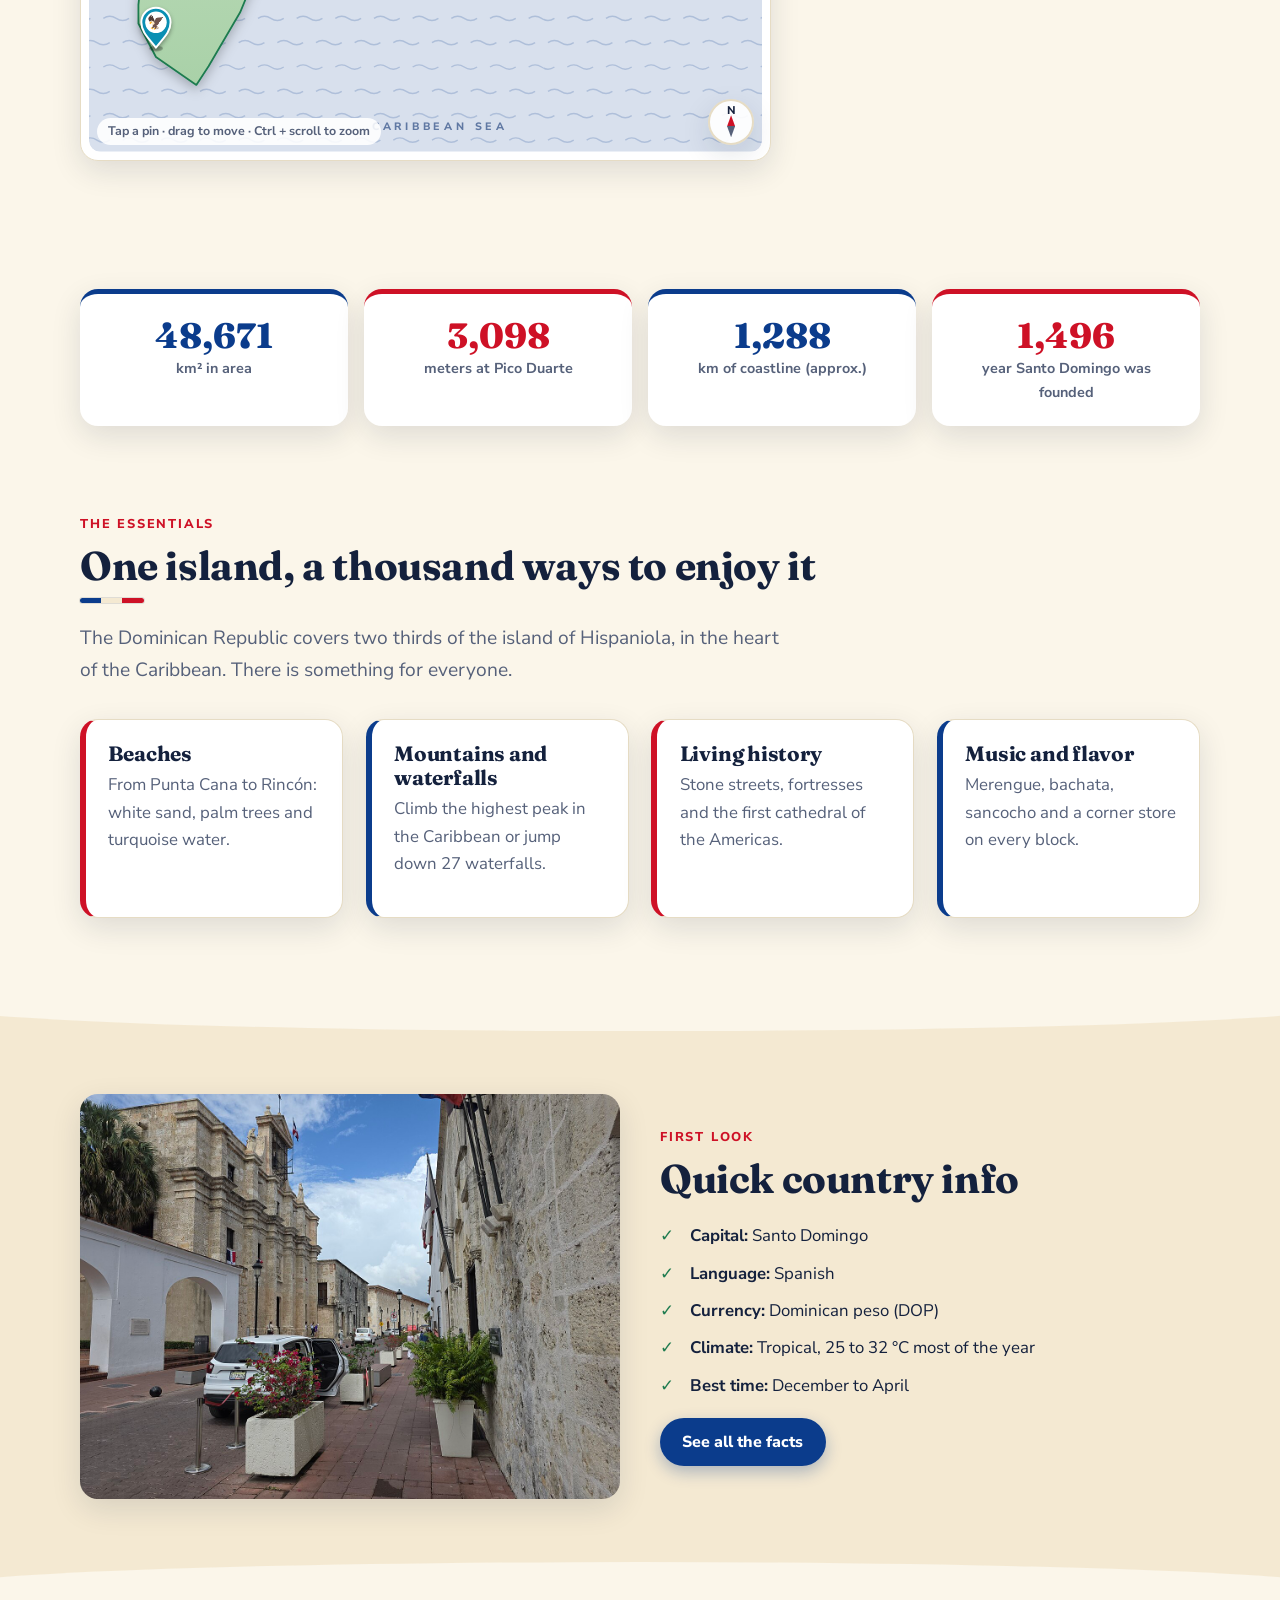
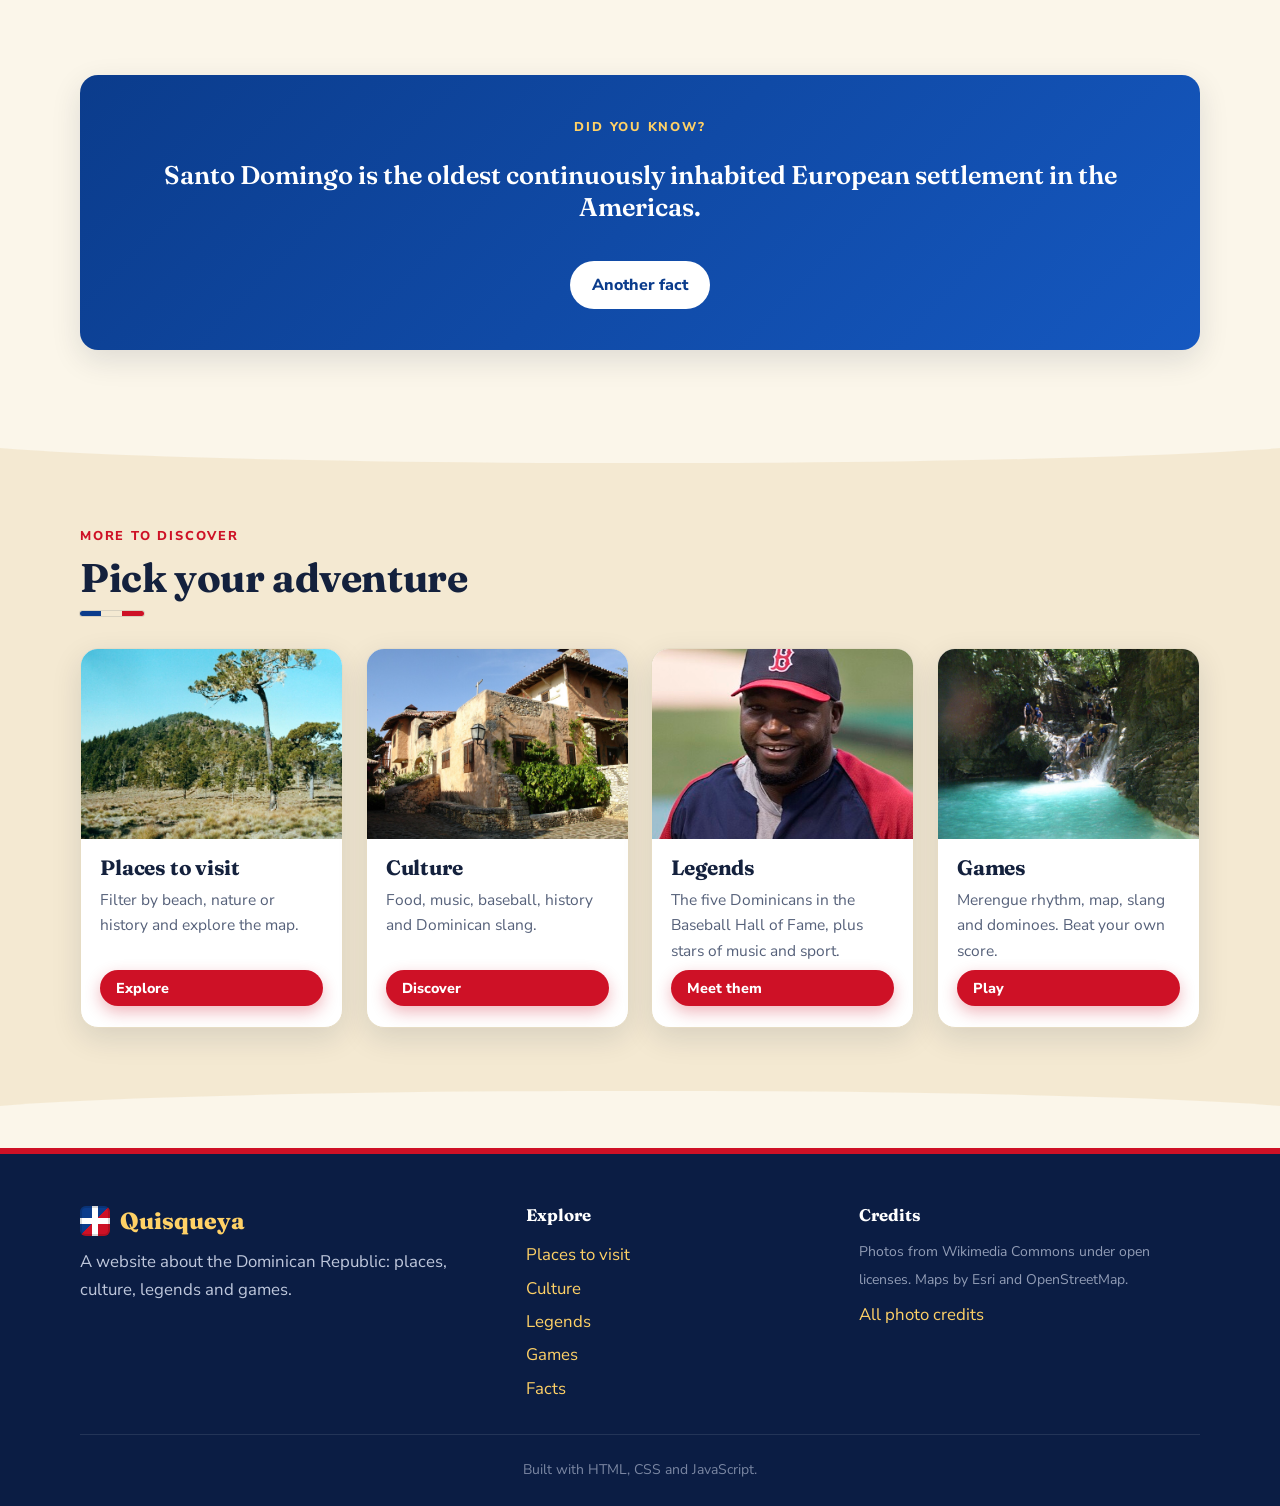
==== commit 81f3c9a9: "Redesign Legends page and add site-wide finishing touches - Legends: new hero with portraits, medal " ====
--- a/index.html
+++ b/index.html
@@ -170,7 +170,7 @@
       <div class="grid">
         <article class="card reveal"><img src="images/pico-duarte.jpg" alt="Pico Duarte mountain" data-es-alt="Montaña Pico Duarte" loading="lazy"><div class="card-body"><h3 data-es="Lugares para visitar">Places to visit</h3><p data-es="Filtra por playa, naturaleza o historia y explora el mapa.">Filter by beach, nature or history and explore the map.</p><a class="btn small" href="explore.html" data-es="Explorar">Explore</a></div></article>
         <article class="card reveal"><img src="images/altos-chavon.jpg" alt="Altos de Chavón village" data-es-alt="Pueblo de Altos de Chavón" loading="lazy"><div class="card-body"><h3 data-es="Cultura">Culture</h3><p data-es="Comida, música, béisbol, historia y la jerga dominicana.">Food, music, baseball, history and Dominican slang.</p><a class="btn small" href="culture.html" data-es="Descubrir">Discover</a></div></article>
-        <article class="card reveal"><img src="images/macoris.jpg" alt="Tetelo Vargas baseball stadium" data-es-alt="Estadio de béisbol Tetelo Vargas" loading="lazy"><div class="card-body"><h3 data-es="Leyendas">Legends</h3><p data-es="Los cinco dominicanos en el Salón de la Fama del Béisbol, y estrellas de la música y el deporte.">The five Dominicans in the Baseball Hall of Fame, plus stars of music and sport.</p><a class="btn small" href="legends.html" data-es="Conocerlos">Meet them</a></div></article>
+        <article class="card reveal"><img src="images/people/ortiz.jpg" alt="David Ortiz, Hall of Fame slugger" data-es-alt="David Ortiz, bateador del Salón de la Fama" style="object-position:center 25%" loading="lazy"><div class="card-body"><h3 data-es="Leyendas">Legends</h3><p data-es="Los cinco dominicanos en el Salón de la Fama del Béisbol, y estrellas de la música y el deporte.">The five Dominicans in the Baseball Hall of Fame, plus stars of music and sport.</p><a class="btn small" href="legends.html" data-es="Conocerlos">Meet them</a></div></article>
         <article class="card reveal"><img src="images/damajagua.jpg" alt="Damajagua waterfalls" data-es-alt="Cascadas de Damajagua" loading="lazy"><div class="card-body"><h3 data-es="Juegos">Games</h3><p data-es="Ritmo de merengue, mapa, jerga y dominó. Compite contra ti mismo.">Merengue rhythm, map, slang and dominoes. Beat your own score.</p><a class="btn small" href="games.html" data-es="Jugar">Play</a></div></article>
       </div>
     </div>
--- a/css/styles.css
+++ b/css/styles.css
@@ -627,3 +627,71 @@
   .dom-msg { bottom: 33%; }
   .dom-pick { bottom: 40%; }
 }
+
+/* ========== LEGENDS REDESIGN ========== */
+.legends-hero { background-image: radial-gradient(circle at 85% 20%, rgba(206, 17, 38, 0.55), transparent 45%), radial-gradient(circle at 10% 90%, rgba(21, 88, 192, 0.6), transparent 50%), linear-gradient(135deg, #07204a, #0b3c8c 60%, #3b0f1f); background-color: #07204a; position: relative; overflow: hidden; }
+.legends-hero::before { content: ""; position: absolute; inset: 0; background: repeating-linear-gradient(115deg, rgba(255, 255, 255, 0.04) 0 2px, transparent 2px 26px); pointer-events: none; }
+.legends-hero-in { display: grid; grid-template-columns: 1.2fr 1fr; gap: 2rem; align-items: center; position: relative; }
+.legends-hero h1 { max-width: 12ch; }
+.hero-faces { display: flex; justify-content: center; padding-left: 20px; }
+.hero-faces img { width: clamp(70px, 9vw, 118px); aspect-ratio: 1; border-radius: 50%; object-fit: cover; object-position: center 22%; border: 4px solid #fff; margin-left: -22px; box-shadow: 0 8px 22px rgba(0, 0, 0, 0.45); background: #1a2b52; transition: transform 0.3s; }
+.hero-faces img:nth-child(even) { transform: translateY(14px); }
+.hero-faces img:hover { transform: translateY(-6px) scale(1.06); z-index: 2; position: relative; }
+@media (max-width: 820px) { .legends-hero-in { grid-template-columns: 1fr; } .hero-faces { justify-content: flex-start; padding-left: 22px; } }
+
+.hof-info { display: grid; grid-template-columns: auto 1fr; gap: 2rem; align-items: center; background: var(--surface); border: 1px solid var(--line); border-radius: var(--radius); padding: 1.6rem 2rem; box-shadow: var(--shadow); }
+.hof-count { text-align: center; max-width: 150px; }
+.hof-count .medal { width: 112px; height: 112px; margin: 0 auto 0.5rem; border-radius: 50%; display: grid; place-items: center; background: radial-gradient(circle at 35% 30%, #f6dc9a, #c18b2f 60%, #8d5f1f); box-shadow: 0 10px 24px rgba(0, 0, 0, 0.3), inset 0 0 0 4px rgba(255, 240, 200, 0.6), inset 0 0 0 8px rgba(110, 70, 15, 0.35); }
+.hof-count .num { font: 800 3.4rem var(--font-display); color: #2b1a05; line-height: 1; }
+.hof-count p { margin: 0; font-weight: 800; font-size: 0.9rem; color: var(--muted); }
+.hof-text h3 { margin-bottom: 0.4rem; }
+@media (max-width: 640px) { .hof-info { grid-template-columns: 1fr; text-align: center; padding: 1.4rem; } .hof-count { margin: 0 auto; } }
+
+#legend-grid { grid-template-columns: repeat(auto-fill, minmax(230px, 1fr)); gap: 1.2rem; }
+.legend-card { padding: 0; gap: 0; overflow: hidden; }
+.legend-top { position: relative; cursor: pointer; }
+.legend-photo { height: 210px; overflow: hidden; display: grid; place-items: center; }
+.legend-photo img { width: 100%; height: 100%; object-fit: cover; transition: transform 0.5s ease; }
+.legend-card:hover .legend-photo img { transform: scale(1.06); }
+.legend-photo .mono { font: 800 3.6rem var(--font-display); color: rgba(255, 255, 255, 0.9); }
+.legend-top .tag { position: absolute; left: 0.7rem; bottom: 0.7rem; box-shadow: 0 3px 8px rgba(0, 0, 0, 0.35); }
+.year-badge { position: absolute; right: 0.7rem; top: 0.7rem; font: 800 0.8rem var(--font-body); color: #2b1a05; background: linear-gradient(135deg, #f6dc9a, #c18b2f); padding: 0.2rem 0.65rem; border-radius: 999px; box-shadow: 0 3px 8px rgba(0, 0, 0, 0.35); }
+.legend-body { padding: 1rem 1.1rem 1.2rem; display: flex; flex-direction: column; gap: 0.35rem; flex: 1; }
+.legend-body h3 { margin: 0; font-size: 1.25rem; }
+.legend-role { margin: 0; font-weight: 700; font-size: 0.95rem; }
+.legend-from { margin: 0; color: var(--muted); font-size: 0.85rem; }
+.legend-body .stat-chips { margin-top: 0.3rem; }
+.legend-body .btn { margin-top: auto; width: fit-content; }
+.legend-body .stat-chips + .btn { margin-top: 0.7rem; }
+
+/* ========== SITE-WIDE FINISHING TOUCHES ========== */
+::selection { background: var(--red); color: #fff; }
+.section-head h2::after { content: ""; display: block; width: 64px; height: 5px; margin-top: 0.6rem; border-radius: 3px; background: linear-gradient(90deg, var(--blue) 0 33%, var(--surface-2) 33% 66%, var(--red) 66%); box-shadow: 0 0 0 1px color-mix(in srgb, var(--ink) 12%, transparent); }
+.site-header { transition: box-shadow 0.3s, background 0.3s; }
+.site-header.scrolled { box-shadow: 0 8px 24px rgba(0, 0, 0, 0.18); }
+.card { transition: transform 0.25s, box-shadow 0.25s; }
+.card:hover { box-shadow: 0 16px 38px rgba(20, 33, 61, 0.22); }
+:root[data-theme="dark"] .card:hover { box-shadow: 0 16px 38px rgba(0, 0, 0, 0.55); }
+.btn:active { transform: translateY(0) scale(0.98); }
+.chip { transition: background 0.2s, border-color 0.2s, transform 0.15s; }
+.chip:hover { border-color: var(--blue); transform: translateY(-1px); }
+* { scrollbar-width: thin; scrollbar-color: color-mix(in srgb, var(--muted) 55%, transparent) transparent; }
+/* soft curved edges where a tinted band meets the page */
+.tinted { position: relative; }
+.tinted::before, .tinted::after { content: ""; position: absolute; left: 0; right: 0; height: 26px; background: var(--bg); pointer-events: none; }
+.tinted::before { top: -1px; clip-path: ellipse(55% 100% at 50% 0); }
+.tinted::after { bottom: -1px; clip-path: ellipse(55% 100% at 50% 100%); }
+.hero + .tinted::before, .hero + section.tinted::before { display: none; }
+
+@media (max-width: 560px) {
+  #legend-grid { grid-template-columns: repeat(2, 1fr); gap: 0.8rem; }
+  .legend-photo { height: 150px; }
+  .legend-body { padding: 0.7rem 0.75rem 0.9rem; }
+  .legend-body h3 { font-size: 1rem; }
+  .legend-role { font-size: 0.82rem; }
+  .legend-from { font-size: 0.75rem; }
+  .legend-top .tag { font-size: 0.62rem; padding: 0.15rem 0.45rem; left: 0.4rem; bottom: 0.4rem; }
+  .year-badge { font-size: 0.7rem; right: 0.4rem; top: 0.4rem; }
+  .stat-chip { font-size: 0.72rem; padding: 0.12rem 0.5rem; }
+  .legend-body .btn { padding: 0.45rem 0.9rem; font-size: 0.82rem; }
+}
